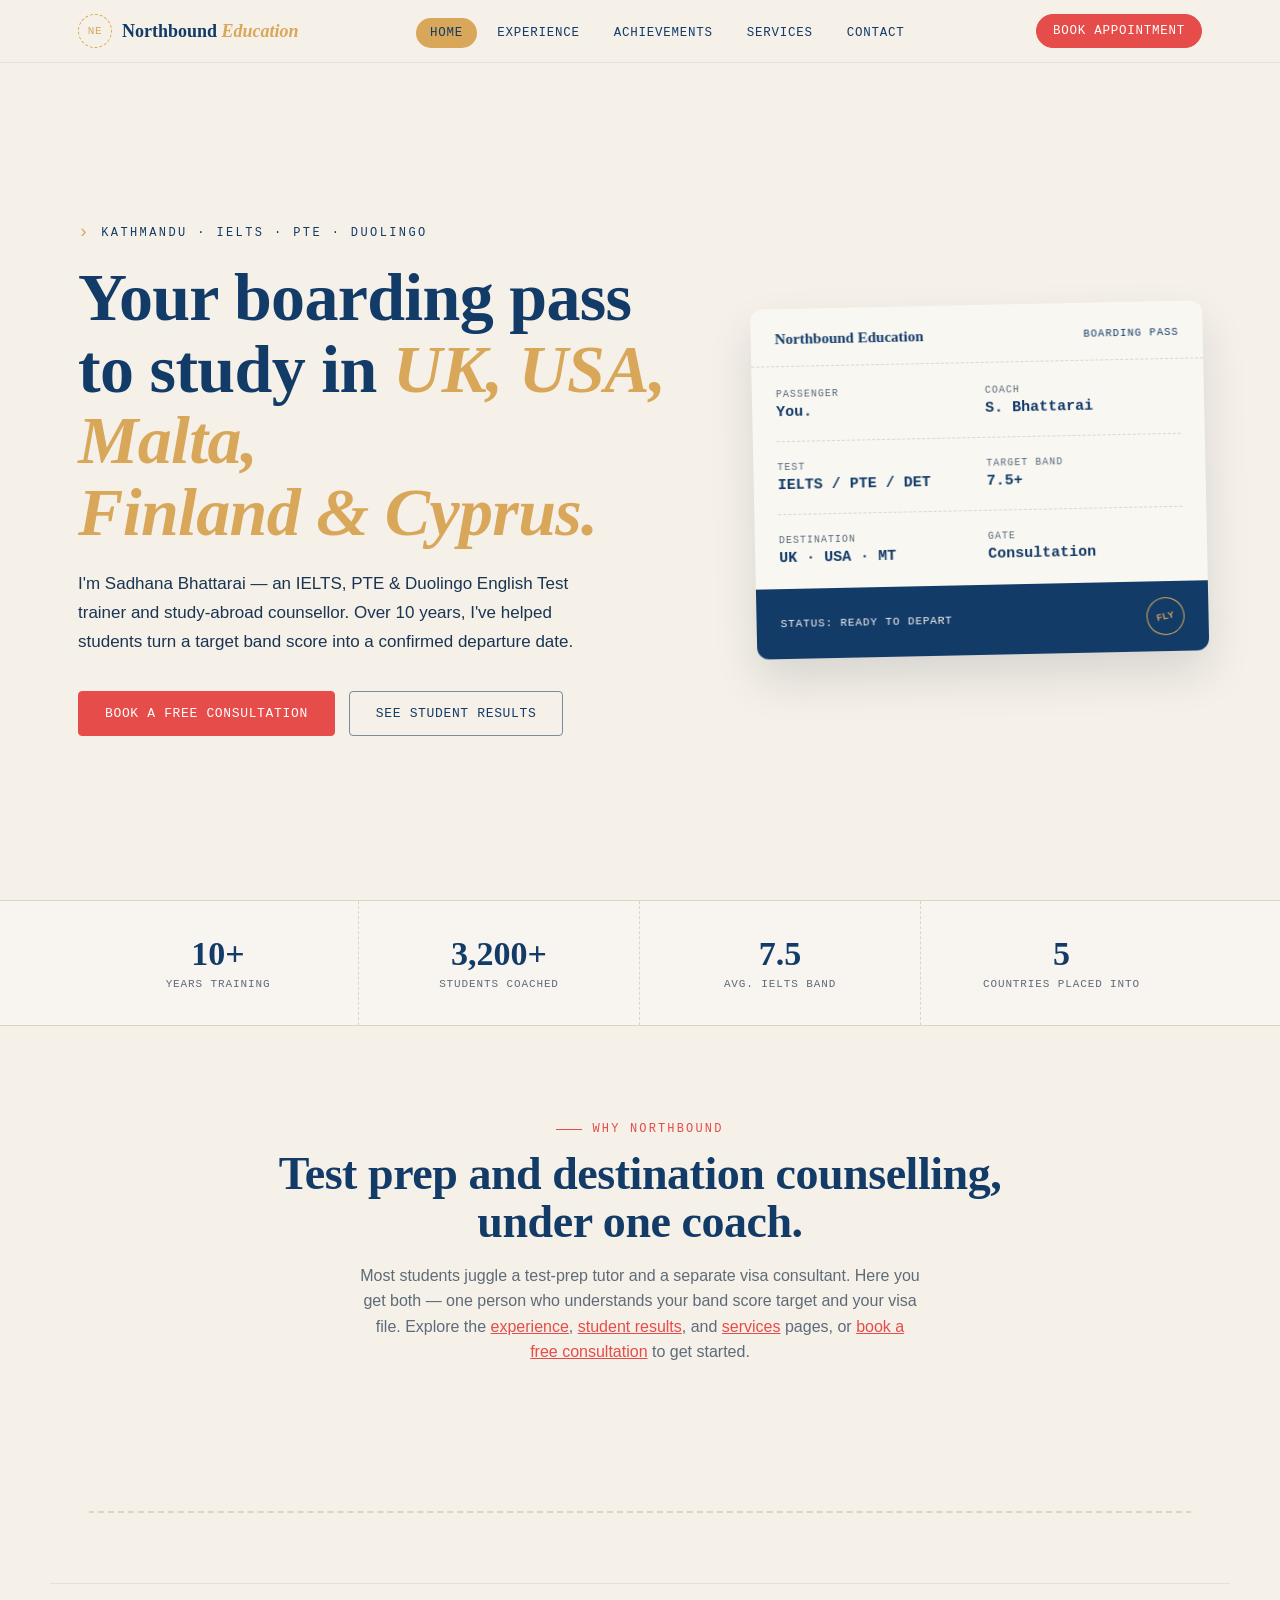
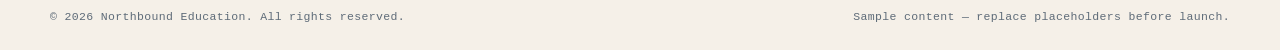
==== index.html @ 67ebc959 "first commit" ====
<!doctype html>
<html lang="en">
  <head>
    <meta charset="UTF-8" />
    <meta name="viewport" content="width=device-width, initial-scale=1.0" />
    <title>
      Northbound Education — IELTS · PTE · Duolingo Coaching & Study Abroad
      Counselling
    </title>
    <link rel="preconnect" href="https://fonts.googleapis.com" />
    <link
      href="https://fonts.googleapis.com/css2?family=Playfair+Display:ital,wght@0,400;0,600;0,700;1,500&family=Lato:wght@400;500;600;700&family=Source+Code+Pro:wght@400;500;600&display=swap"
      rel="stylesheet"
    />
    <link rel="stylesheet" href="styles.css" />
  </head>
  <body>
    <header>
      <div class="navwrap">
        <a href="index.html" class="brand">
          <div class="brand-mark">NE</div>
          <div class="brand-name">Northbound <span>Education</span></div>
        </a>
        <nav>
          <ul id="navLinks">
            <li><a href="index.html">Home</a></li>
            <li><a href="experience.html">Experience</a></li>
            <li><a href="achievements.html">Achievements</a></li>
            <li><a href="services.html">Services</a></li>
            <li><a href="contact.html">Contact</a></li>
          </ul>
        </nav>
        <a href="appointment.html" class="nav-cta">Book Appointment</a>
        <button class="hamburger" id="hamburgerBtn" aria-label="Menu">
          <span></span><span></span><span></span>
        </button>
      </div>
      <div class="mobile-menu" id="mobileMenu">
        <ul>
          <li><a href="index.html">Home</a></li>
          <li><a href="experience.html">Experience</a></li>
          <li><a href="achievements.html">Achievements</a></li>
          <li><a href="services.html">Services</a></li>
          <li><a href="appointment.html">Book Appointment</a></li>
          <li><a href="contact.html">Contact</a></li>
        </ul>
      </div>
    </header>

    <section id="home">
      <div class="container hero-grid">
        <div>
          <div class="hero-eyebrow">Kathmandu · IELTS · PTE · Duolingo</div>
          <h1 class="hero-title">
            Your boarding pass<br />
            to study in <em>UK, USA, Malta,<br />Finland &amp; Cyprus.</em>
          </h1>
          <p class="hero-desc">
            I'm Sadhana Bhattarai — an IELTS, PTE &amp; Duolingo English Test
            trainer and study-abroad counsellor. Over 10 years, I've helped
            students turn a target band score into a confirmed departure date.
          </p>
          <div class="hero-actions">
            <a href="appointment.html" class="btn-primary"
              >Book a Free Consultation</a
            >
            <a href="achievements.html" class="btn-ghost"
              >See Student Results</a
            >
          </div>
        </div>
        <div class="boarding-pass">
          <div class="bp-top">
            <div class="bp-brand">Northbound Education</div>
            <div class="bp-tag">Boarding Pass</div>
          </div>
          <div class="bp-body">
            <div class="bp-field">
              <label>Passenger</label>
              <div>You.</div>
            </div>
            <div class="bp-field">
              <label>Coach</label>
              <div>S. Bhattarai</div>
            </div>
            <div class="bp-divider"></div>
            <div class="bp-field">
              <label>Test</label>
              <div>IELTS / PTE / DET</div>
            </div>
            <div class="bp-field">
              <label>Target Band</label>
              <div>7.5+</div>
            </div>
            <div class="bp-divider"></div>
            <div class="bp-field">
              <label>Destination</label>
              <div>UK · USA · MT</div>
            </div>
            <div class="bp-field">
              <label>Gate</label>
              <div>Consultation</div>
            </div>
          </div>
          <div class="bp-bottom">
            <span>Status: Ready to Depart</span>
            <div class="stamp-mini">FLY</div>
          </div>
        </div>
      </div>
    </section>

    <div class="stats-strip">
      <div class="container stats-grid">
        <div class="stat"><b>10+</b><span>Years Training</span></div>
        <div class="stat"><b>3,200+</b><span>Students Coached</span></div>
        <div class="stat"><b>7.5</b><span>Avg. IELTS Band</span></div>
        <div class="stat"><b>5</b><span>Countries Placed Into</span></div>
      </div>
    </div>

    <section>
      <div class="container reveal" style="text-align: center">
        <div class="eyebrow" style="justify-content: center">
          Why Northbound
        </div>
        <h2 class="section-title">
          Test prep and destination counselling,<br />under one coach.
        </h2>
        <p class="section-sub" style="margin: 16px auto 0">
          Most students juggle a test-prep tutor and a separate visa consultant.
          Here you get both — one person who understands your band score target
          and your visa file. Explore the
          <a
            href="experience.html"
            style="color: var(--red); text-decoration: underline"
            >experience</a
          >,
          <a
            href="achievements.html"
            style="color: var(--red); text-decoration: underline"
            >student results</a
          >, and
          <a
            href="services.html"
            style="color: var(--red); text-decoration: underline"
            >services</a
          >
          pages, or
          <a
            href="appointment.html"
            style="color: var(--red); text-decoration: underline"
            >book a free consultation</a
          >
          to get started.
        </p>
      </div>
    </section>

    <footer class="site-footer">
      <div class="container" style="padding-top: 50px">
        <div class="perforation"></div>
      </div>
      <div class="container footer-bottom">
        <span>© 2026 Northbound Education. All rights reserved.</span>
        <span>Sample content — replace placeholders before launch.</span>
      </div>
    </footer>

    <script src="script.js"></script>
  </body>
</html>
---- styles.css ----
:root{
  --ink:#123B68;
  --ink-2:#1E456F;
  --cream:#F5F0E8;
  --cream-2:#F8F4EF;
  --gold:#D9A75A;
  --red:#E64C49;
  --teal:#3D7A8A;
  --text:#1A3553;
  --paper-line:#DED4C6;
  --font-display:'Fraunces',serif;
  --font-body:'Inter',sans-serif;
  --font-mono:'IBM Plex Mono',monospace;
}
*{box-sizing:border-box;margin:0;padding:0;}
html{scroll-behavior:smooth;}
body{
  font-family:var(--font-body);
  color:var(--text);
  background:var(--cream);
  overflow-x:hidden;
}
a{color:inherit;text-decoration:none;}
ul{list-style:none;}
button{font-family:inherit;cursor:pointer;}
img{max-width:100%;display:block;}
.container{max-width:1180px;margin:0 auto;padding:0 28px;}
.eyebrow{
  font-family:var(--font-mono);
  font-size:12px;
  letter-spacing:.18em;
  text-transform:uppercase;
  color:var(--red);
  display:flex;align-items:center;gap:10px;
  margin-bottom:14px;
}
.eyebrow::before{content:"";width:26px;height:1px;background:var(--red);}
h1,h2,h3{font-family:var(--font-display);line-height:1.05;letter-spacing:-.01em;}
.section-title{font-size:clamp(30px,4vw,46px);font-weight:700;color:var(--ink);}
.section-sub{max-width:560px;color:#5E6B78;margin-top:14px;font-size:16px;line-height:1.6;}
section{position:relative;padding:96px 0;}
.page-hero{
  padding:160px 0 60px;background:var(--cream);color:var(--ink);
}
.page-hero .eyebrow{color:var(--red);}
.page-hero .eyebrow::before{background:var(--red);}
.page-hero h1{font-size:clamp(32px,4.8vw,54px);color:var(--ink);}
.page-hero p{margin-top:16px;max-width:560px;color:var(--text);font-size:16px;line-height:1.7;}

/* perforated divider between sections, like tearing a ticket stub */
.perforation{
  position:relative;height:0;border-top:2px dashed var(--paper-line);
}
.perforation::before,.perforation::after{
  content:"";position:absolute;top:-11px;width:22px;height:22px;border-radius:50%;background:var(--cream);
}
.perforation::before{left:-11px;}
.perforation::after{right:-11px;}

/* ---------- NAV ---------- */
header{
  position:fixed;top:0;left:0;right:0;z-index:100;
  background:rgba(245,240,232,.97);
  backdrop-filter:blur(6px);
  border-bottom:1px solid rgba(18,59,104,.06);
}
.navwrap{
  display:flex;align-items:center;justify-content:space-between;
  padding:14px 28px;max-width:1180px;margin:0 auto;
}
.brand{display:flex;align-items:center;gap:10px;color:var(--cream);}
.brand-mark{
  width:34px;height:34px;border-radius:50%;border:1.5px dashed var(--gold);
  display:flex;align-items:center;justify-content:center;
  font-family:var(--font-mono);font-size:11px;color:var(--gold);letter-spacing:.05em;
  flex-shrink:0;
}
.brand-name{font-family:var(--font-display);font-weight:600;font-size:18px;color:var(--ink);}
.brand-name span{color:var(--gold);font-style:italic;}
nav ul{display:flex;gap:6px;}
nav a{
  font-family:var(--font-mono);font-size:12.5px;letter-spacing:.06em;text-transform:uppercase;
  color:var(--ink);padding:8px 14px;border-radius:20px;transition:all .25s ease;position:relative;
}
nav a:hover, nav a.active{color:var(--ink);background:var(--gold);}
.nav-cta{
  font-family:var(--font-mono);font-size:12.5px;letter-spacing:.06em;text-transform:uppercase;
  background:var(--red);color:#fff;padding:9px 16px;border-radius:20px;
  border:1px solid var(--red);transition:.25s ease;
}
.nav-cta:hover{background:#d93d3d;color:#fff;border-color:#d93d3d;}
.hamburger{display:none;flex-direction:column;gap:5px;background:none;border:none;padding:6px;}
.hamburger span{width:24px;height:2px;background:var(--cream);display:block;}
.mobile-menu{
  display:none;position:fixed;top:64px;left:0;right:0;background:var(--ink);
  z-index:99;border-bottom:1px solid rgba(217,148,50,.12);
}
.mobile-menu.open{display:block;}
.mobile-menu ul{display:flex;flex-direction:column;padding:10px 28px 20px;}
.mobile-menu a{padding:14px 0;color:var(--cream);font-family:var(--font-mono);font-size:13px;letter-spacing:.06em;text-transform:uppercase;border-bottom:1px solid rgba(217,148,50,.08);}
.mobile-menu a.active{color:var(--gold);}

/* ---------- HERO (home page) ---------- */
#home{
  background:var(--cream);
  color:var(--ink);
  padding:170px 0 110px;
  min-height:100vh;
  display:flex;align-items:center;
}
.hero-grid{display:grid;grid-template-columns:1.15fr .85fr;gap:60px;align-items:center;}
.hero-eyebrow{
  font-family:var(--font-mono);font-size:12px;letter-spacing:.2em;text-transform:uppercase;
  color:var(--ink);display:flex;align-items:center;gap:10px;margin-bottom:20px;
  opacity:0;animation:fadeUp .8s ease forwards;
}
.hero-eyebrow::before{content:"›";color:var(--gold);font-size:18px;line-height:1;display:inline-block;transform:translateY(-1px);}
h1.hero-title{
  font-size:clamp(38px,5.4vw,68px);font-weight:700;color:var(--ink);
  opacity:0;animation:fadeUp .9s ease .15s forwards;
}
h1.hero-title em{color:var(--gold);font-style:italic;}
.hero-desc{
  margin-top:22px;max-width:520px;color:var(--text);font-size:17px;line-height:1.7;
  opacity:0;animation:fadeUp .9s ease .3s forwards;
}
.hero-actions{display:flex;gap:14px;margin-top:34px;flex-wrap:wrap;
  opacity:0;animation:fadeUp .9s ease .45s forwards;}
.btn-primary,.btn-ghost{
  font-family:var(--font-mono);font-size:13px;letter-spacing:.05em;text-transform:uppercase;
  padding:14px 26px;border-radius:4px;display:inline-flex;align-items:center;gap:8px;transition:.25s ease;
}
.btn-primary{background:var(--red);color:#fff;border:1px solid var(--red);}
.btn-primary:hover{background:#d93d3d;color:#fff;border-color:#d93d3d;transform:translateY(-2px);}
.btn-ghost{border:1px solid rgba(18,59,104,.55);color:var(--ink);background:transparent;}
.btn-ghost:hover{background:rgba(18,59,104,.04);transform:translateY(-2px);}

@keyframes fadeUp{from{opacity:0;transform:translateY(18px);}to{opacity:1;transform:translateY(0);}}

/* boarding pass card */
.boarding-pass{
  background:#f9f7f2;color:var(--ink);border-radius:12px;overflow:hidden;
  box-shadow:0 22px 45px rgba(12,28,46,.12);
  opacity:0;animation:passIn 1s cubic-bezier(.16,1,.3,1) .5s forwards;
  transform-origin:top center;
}
@keyframes passIn{from{opacity:0;transform:translateY(30px) rotate(-3deg);}to{opacity:1;transform:translateY(0) rotate(-1.2deg);}}
.bp-top{padding:22px 24px 18px;display:flex;justify-content:space-between;align-items:center;border-bottom:1px dashed var(--paper-line);}
.bp-top .bp-brand{font-family:var(--font-display);font-weight:700;font-size:15px;color:var(--ink);}
.bp-top .bp-tag{font-family:var(--font-mono);font-size:10.5px;letter-spacing:.1em;color:var(--ink);text-transform:uppercase;}
.bp-body{padding:22px 24px;display:grid;grid-template-columns:1fr 1fr;gap:18px 14px;}
.bp-field label{display:block;font-family:var(--font-mono);font-size:10px;letter-spacing:.1em;text-transform:uppercase;color:#586a7b;margin-bottom:4px;}
.bp-field div{font-family:var(--font-mono);font-size:15px;font-weight:600;color:var(--ink);}
.bp-divider{grid-column:1/-1;border-top:1px dashed var(--paper-line);margin:2px 0;}
.bp-bottom{
  background:var(--ink);color:#f8f4ee;padding:16px 24px;display:flex;justify-content:space-between;align-items:center;
  font-family:var(--font-mono);font-size:11px;letter-spacing:.08em;text-transform:uppercase;
}
.stamp-mini{
  width:38px;height:38px;border-radius:50%;border:1.5px solid var(--gold);color:var(--gold);
  display:flex;align-items:center;justify-content:center;font-family:var(--font-body);font-size:9px;font-weight:700;letter-spacing:.08em;
  transform:rotate(-12deg);
}

/* ---------- STATS STRIP ---------- */
.stats-strip{background:var(--cream-2);border-top:1px solid var(--paper-line);border-bottom:1px solid var(--paper-line);}
.stats-grid{display:grid;grid-template-columns:repeat(4,1fr);}
.stat{padding:34px 20px;text-align:center;border-right:1px dashed var(--paper-line);}
.stat:last-child{border-right:none;}
.stat b{font-family:var(--font-display);font-size:34px;color:var(--ink);display:block;}
.stat span{font-family:var(--font-mono);font-size:11px;letter-spacing:.08em;text-transform:uppercase;color:#5E6B78;}

/* ---------- reveal on scroll ---------- */
.reveal{opacity:0;transform:translateY(28px);transition:opacity .8s ease, transform .8s ease;}
.reveal.in{opacity:1;transform:translateY(0);}
.reveal.delay-1{transition-delay:.1s;}
.reveal.delay-2{transition-delay:.2s;}
.reveal.delay-3{transition-delay:.3s;}

/* ---------- EXPERIENCE ---------- */
.exp-top{display:flex;justify-content:space-between;align-items:flex-end;flex-wrap:wrap;gap:20px;margin-bottom:48px;}
.gallery{display:grid;grid-template-columns:repeat(4,1fr);grid-auto-rows:150px;gap:14px;}
.gallery-item{
  position:relative;border-radius:8px;overflow:hidden;background:var(--ink-2);
  display:flex;align-items:center;justify-content:center;color:var(--cream);
  cursor:pointer;transition:transform .35s ease;
}
.gallery-item:hover{transform:scale(1.02);}
.gallery-item.tall{grid-row:span 2;}
.gallery-item.wide{grid-column:span 2;}
.gallery-item .gi-label{
  position:absolute;bottom:0;left:0;right:0;padding:14px;
  background:linear-gradient(to top, rgba(18,59,104,.85), transparent);
  font-family:var(--font-mono);font-size:11px;letter-spacing:.06em;text-transform:uppercase;
}
.gallery-item .play{
  width:52px;height:52px;border-radius:50%;background:rgba(248,244,236,.12);
  border:1px solid var(--cream);display:flex;align-items:center;justify-content:center;color:var(--cream);font-size:20px;
}
.gallery-item.video::before{content:"Play";position:absolute;top:12px;left:12px;font-family:var(--font-body);font-weight:600;
  font-size:10px;letter-spacing:.05em;background:var(--red);color:var(--cream);padding:4px 10px;border-radius:3px;}
.gallery-placeholder-note{
  margin-top:18px;font-family:var(--font-mono);font-size:12px;color:#5E6B78;
}

/* timeline */
.timeline{margin-top:64px;border-left:1.5px dashed var(--paper-line);padding-left:34px;}
.tl-item{position:relative;margin-bottom:40px;}
.tl-item:last-child{margin-bottom:0;}
.tl-item::before{
  content:"";position:absolute;left:-40px;top:4px;width:12px;height:12px;border-radius:50%;
  background:var(--red);border:2px solid var(--cream);box-shadow:0 0 0 1.5px var(--paper-line);
}
.tl-year{font-family:var(--font-mono);font-size:12px;color:var(--red);letter-spacing:.08em;}
.tl-item h3{font-size:20px;color:var(--ink);margin:6px 0 6px;}
.tl-item p{color:#5E6B78;font-size:15px;line-height:1.6;max-width:560px;}

/* ---------- ACHIEVEMENTS (dynamic) ---------- */
#achievements{background:var(--cream);color:var(--ink);}
#achievements .eyebrow{color:var(--red);}
#achievements .eyebrow::before{background:var(--red);}
#achievements .section-title{color:var(--ink);}
#achievements .section-sub{color:var(--text);}
.review-grid{display:grid;grid-template-columns:repeat(3,1fr);gap:22px;margin-top:50px;}
.review-card{
  background:rgba(248,244,236,.06);border:1px solid rgba(18,59,104,.1);border-radius:10px;
  padding:26px;position:relative;transition:transform .3s ease, border-color .3s ease;
}
.review-card:hover{transform:translateY(-4px);border-color:var(--gold);}
.stamp{
  position:absolute;top:-16px;right:18px;width:56px;height:56px;border-radius:50%;
  border:1.5px solid var(--gold);color:var(--gold);background:var(--ink);
  display:flex;flex-direction:column;align-items:center;justify-content:center;
  font-family:var(--font-body);transform:rotate(-10deg);
  transition:transform .4s cubic-bezier(.34,1.56,.64,1);
}
.stamp b{font-size:14px;line-height:1;font-weight:600;}
.stamp span{font-size:8px;letter-spacing:.05em;font-weight:600;}
.review-top{display:flex;align-items:center;gap:12px;margin-bottom:14px;}
.avatar{
  width:44px;height:44px;border-radius:50%;background:var(--gold);color:var(--ink);
  display:flex;align-items:center;justify-content:center;font-family:var(--font-display);font-weight:700;font-size:16px;flex-shrink:0;
}
.review-name{font-family:var(--font-display);font-weight:600;font-size:16px;}
.review-meta{font-family:var(--font-mono);font-size:11px;color:var(--gold);letter-spacing:.04em;}
.review-quote{font-size:14.5px;line-height:1.65;color:#E8EAED;}
.review-loading, .review-empty{font-family:var(--font-mono);font-size:13px;color:#7A94AB;}

.share-story{
  margin-top:56px;background:rgba(248,244,236,.06);border:1px dashed rgba(18,59,104,.15);
  border-radius:12px;padding:36px;
}
.share-story h3{color:var(--cream);font-size:22px;margin-bottom:6px;}
.share-story p{color:#E8EAED;font-size:14px;margin-bottom:22px;}
.form-grid{display:grid;grid-template-columns:1fr 1fr;gap:16px;}
.form-grid .full{grid-column:1/-1;}
.field label{
  display:block;font-family:var(--font-mono);font-size:10.5px;letter-spacing:.08em;text-transform:uppercase;
  color:#5E6B78;margin-bottom:6px;
}
.field input,.field select,.field textarea{
  width:100%;background:rgba(248,244,236,.08);border:1px solid rgba(18,59,104,.12);
  color:var(--cream);padding:12px 14px;border-radius:6px;font-family:var(--font-body);font-size:14px;
  transition:border-color .25s ease;
}
.field input:focus,.field select:focus,.field textarea:focus{outline:none;border-color:var(--gold);}
.field textarea{resize:vertical;min-height:90px;}
.submit-btn{
  margin-top:22px;font-family:var(--font-mono);font-size:13px;letter-spacing:.06em;text-transform:uppercase;
  background:var(--gold);color:var(--ink);border:1px solid var(--gold);padding:13px 28px;border-radius:5px;
  transition:.25s ease;
}
.submit-btn:hover{background:transparent;color:var(--gold);transform:translateY(-2px);}
.form-note{margin-top:12px;font-family:var(--font-mono);font-size:11px;color:#5E6B78;}
.success-msg{
  margin-top:16px;font-family:var(--font-mono);font-size:12.5px;color:var(--gold);
  border:1px dashed var(--gold);padding:10px 14px;border-radius:6px;display:none;
}
.success-msg.show{display:block;}

/* ---------- SERVICES ---------- */
.services-grid{display:grid;grid-template-columns:repeat(3,1fr);gap:22px;margin-top:50px;}
.ticket{
  background:var(--cream-2);border-radius:8px;position:relative;padding:28px 24px 24px;
  border:1px solid var(--paper-line);transition:transform .3s ease, box-shadow .3s ease;
}
.ticket:hover{transform:translateY(-6px);box-shadow:0 18px 34px rgba(18,59,104,.12);}
.ticket-num{font-family:var(--font-mono);font-size:11px;color:var(--red);letter-spacing:.08em;margin-bottom:12px;}
.ticket h3{font-size:21px;color:var(--ink);margin-bottom:10px;}
.ticket p{font-size:14px;color:#5E6B78;line-height:1.6;margin-bottom:16px;}
.ticket ul{display:flex;flex-direction:column;gap:6px;}
.ticket li{font-family:var(--font-mono);font-size:12px;color:var(--teal);display:flex;gap:8px;align-items:baseline;}
.ticket li::before{content:"›";color:var(--gold);}
.ticket-perf{position:absolute;left:0;right:0;bottom:56px;border-top:1px dashed var(--paper-line);}
.ticket-perf::before,.ticket-perf::after{content:"";position:absolute;top:-8px;width:16px;height:16px;border-radius:50%;background:var(--cream);}
.ticket-perf::before{left:-16px;}
.ticket-perf::after{right:-16px;}

.countries-row{display:flex;gap:14px;flex-wrap:wrap;margin-top:56px;}
.country-chip{
  display:flex;align-items:center;gap:0;background:var(--cream-2);border:1px solid var(--paper-line);
  border-radius:30px;padding:10px 20px;font-family:var(--font-body);font-size:13px;letter-spacing:.02em;font-weight:500;
  transition:transform .25s ease, background .25s ease;
}
.country-chip:hover{transform:translateY(-3px);background:var(--gold);color:var(--ink);}

/* ---------- APPOINTMENT ---------- */
#appointment{background:var(--cream);}
.appt-wrap{display:grid;grid-template-columns:.9fr 1.1fr;gap:50px;align-items:flex-start;}
.appt-info h3{font-size:22px;color:var(--ink);margin-bottom:14px;}
.appt-info p{color:#5E6B78;font-size:15px;line-height:1.7;margin-bottom:22px;}
.appt-steps{display:flex;flex-direction:column;gap:16px;}
.appt-step{display:flex;gap:14px;align-items:flex-start;}
.appt-step .num{
  font-family:var(--font-mono);font-size:12px;width:28px;height:28px;border-radius:50%;
  border:1.5px solid var(--red);color:var(--red);display:flex;align-items:center;justify-content:center;flex-shrink:0;
}
.appt-step div p{margin:0;font-size:14px;color:#5E6B78;}
.appt-step div strong{font-family:var(--font-display);font-size:15px;color:var(--ink);}

.appt-card{
  background:var(--cream);border-radius:12px;padding:36px;box-shadow:0 20px 50px rgba(18,59,104,.06);
  border:1px solid var(--paper-line);
}
.appt-card .field{margin-bottom:16px;}
.appt-card .field label{color:#5E6B78;}
.appt-card .field input,.appt-card .field select,.appt-card .field textarea{
  background:#fff;border:1px solid var(--paper-line);color:var(--ink);
}
.appt-card .field input:focus,.appt-card .field select:focus,.appt-card .field textarea:focus{border-color:var(--red);}
.appt-submit{
  width:100%;background:var(--red);color:var(--cream);border:1px solid var(--red);padding:15px;
  border-radius:6px;font-family:var(--font-mono);font-size:13px;letter-spacing:.06em;text-transform:uppercase;
  transition:.25s ease;
}
.appt-submit:hover{background:transparent;color:var(--red);}
.appt-confirm{
  display:none;text-align:center;padding:30px 10px;
}
.appt-confirm.show{display:block;}
.appt-confirm .stamp-big{
  width:90px;height:90px;border-radius:50%;border:1.5px solid var(--red);color:var(--red);
  display:flex;flex-direction:column;align-items:center;justify-content:center;margin:0 auto 18px;
  font-family:var(--font-body);transform:rotate(-8deg);
  animation:stampIn .5s cubic-bezier(.34,1.56,.64,1);
}
@keyframes stampIn{from{transform:rotate(-8deg) scale(0);opacity:0;}to{transform:rotate(-8deg) scale(1);opacity:1;}}
.appt-confirm .stamp-big b{font-size:13px;letter-spacing:.05em;}
.appt-confirm h3{color:var(--ink);font-size:20px;margin-bottom:8px;}
.appt-confirm p{color:#5E6B78;font-size:14px;}

/* ---------- CONTACT ---------- */
#contact{background:var(--cream);color:var(--ink);padding-bottom:0;}
.contact-grid{display:grid;grid-template-columns:1.1fr .9fr;gap:60px;}
.contact-info .section-title{color:var(--ink);}
.contact-list{margin-top:30px;display:flex;flex-direction:column;gap:22px;}
.contact-row{display:flex;gap:16px;align-items:flex-start;}
.contact-row .ico{
  width:38px;height:38px;border-radius:50%;border:1.5px dashed var(--gold);color:var(--gold);
  display:flex;align-items:center;justify-content:center;flex-shrink:0;font-size:16px;
}
.contact-row div label{display:block;font-family:var(--font-mono);font-size:10.5px;color:#5E6B78;letter-spacing:.08em;text-transform:uppercase;margin-bottom:3px;}
.contact-row div span{font-size:15px;color:var(--ink);}
.social-row{display:flex;gap:12px;margin-top:30px;}
.social-row a{
  width:40px;height:40px;border-radius:50%;border:1px solid rgba(18,59,104,.2);
  display:flex;align-items:center;justify-content:center;font-family:var(--font-mono);font-size:12px;
  transition:.25s ease;
}
.social-row a:hover{background:var(--gold);border-color:var(--gold);color:var(--ink);}

.gate-card{
  background:rgba(255,255,255,.55);border:1px solid rgba(18,59,104,.1);border-radius:12px;padding:30px;
}
.gate-row{display:flex;justify-content:space-between;padding:12px 0;border-bottom:1px dashed rgba(18,59,104,.08);font-family:var(--font-mono);font-size:12.5px;letter-spacing:.03em;}
.gate-row:last-child{border-bottom:none;}
.gate-row span:first-child{color:#5E6B78;text-transform:uppercase;font-size:11px;letter-spacing:.08em;}
.gate-row span:last-child{color:var(--ink);}

.footer-bottom{
  margin-top:70px;border-top:1px solid rgba(18,59,104,.08);padding:26px 0;
  display:flex;justify-content:space-between;align-items:center;flex-wrap:wrap;gap:10px;
  font-family:var(--font-mono);font-size:11.5px;color:#5E6B78;letter-spacing:.03em;
}
.site-footer{background:var(--cream);}

/* ---------- RESPONSIVE ---------- */
@media (max-width:980px){
  nav{display:none;}
  .nav-cta{display:none;}
  .hamburger{display:flex;}
  .hero-grid{grid-template-columns:1fr;}
  .gallery{grid-template-columns:repeat(2,1fr);}
  .review-grid{grid-template-columns:repeat(2,1fr);}
  .services-grid{grid-template-columns:repeat(2,1fr);}
  .contact-grid{grid-template-columns:1fr;}
  .appt-wrap{grid-template-columns:1fr;}
  .stats-grid{grid-template-columns:repeat(2,1fr);}
  .stat{border-bottom:1px dashed var(--paper-line);}
}
@media (max-width:640px){
  section{padding:64px 0;}
  .page-hero{padding:140px 0 50px;}
  .gallery{grid-template-columns:repeat(2,1fr);grid-auto-rows:120px;}
  .review-grid{grid-template-columns:1fr;}
  .services-grid{grid-template-columns:1fr;}
  .form-grid{grid-template-columns:1fr;}
  .bp-body{grid-template-columns:1fr 1fr;}
  .stats-grid{grid-template-columns:repeat(2,1fr);}
}
@media (prefers-reduced-motion: reduce){
  *{animation-duration:.01ms !important; transition-duration:.01ms !important;}
}
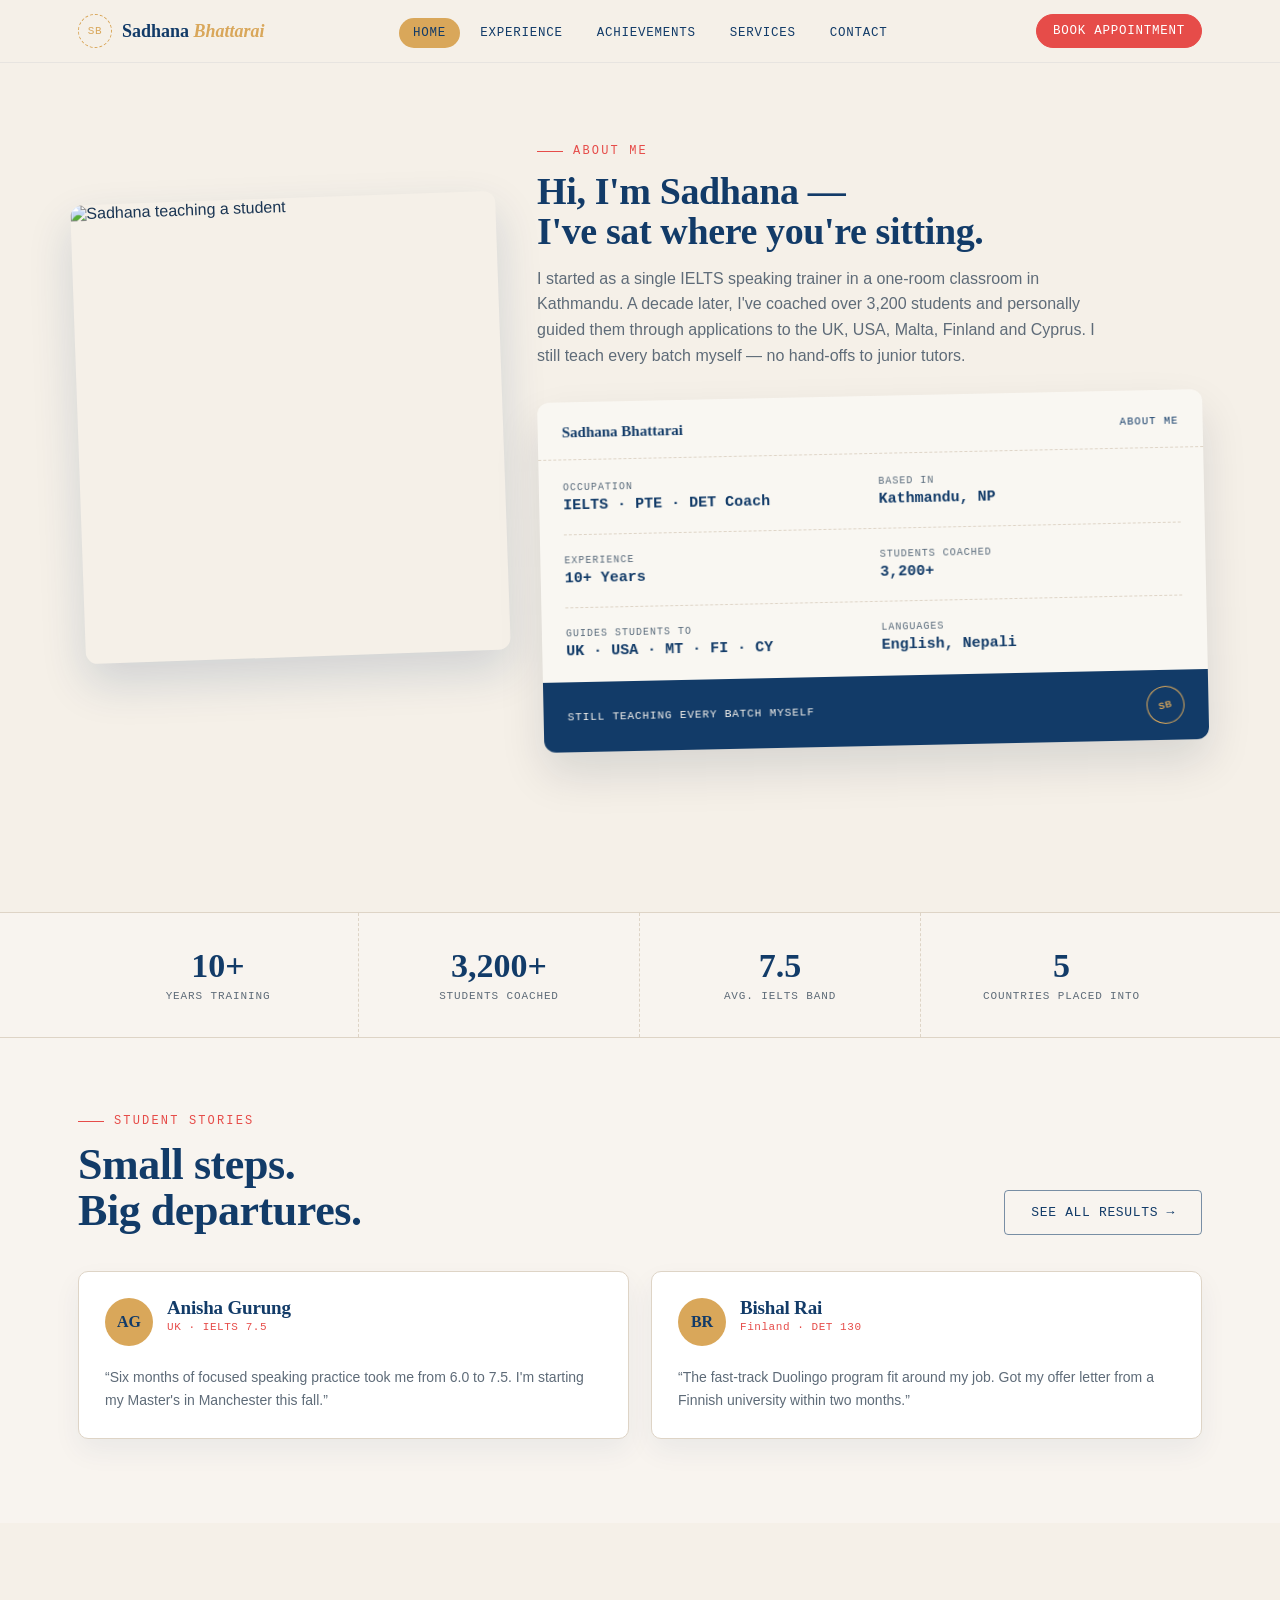
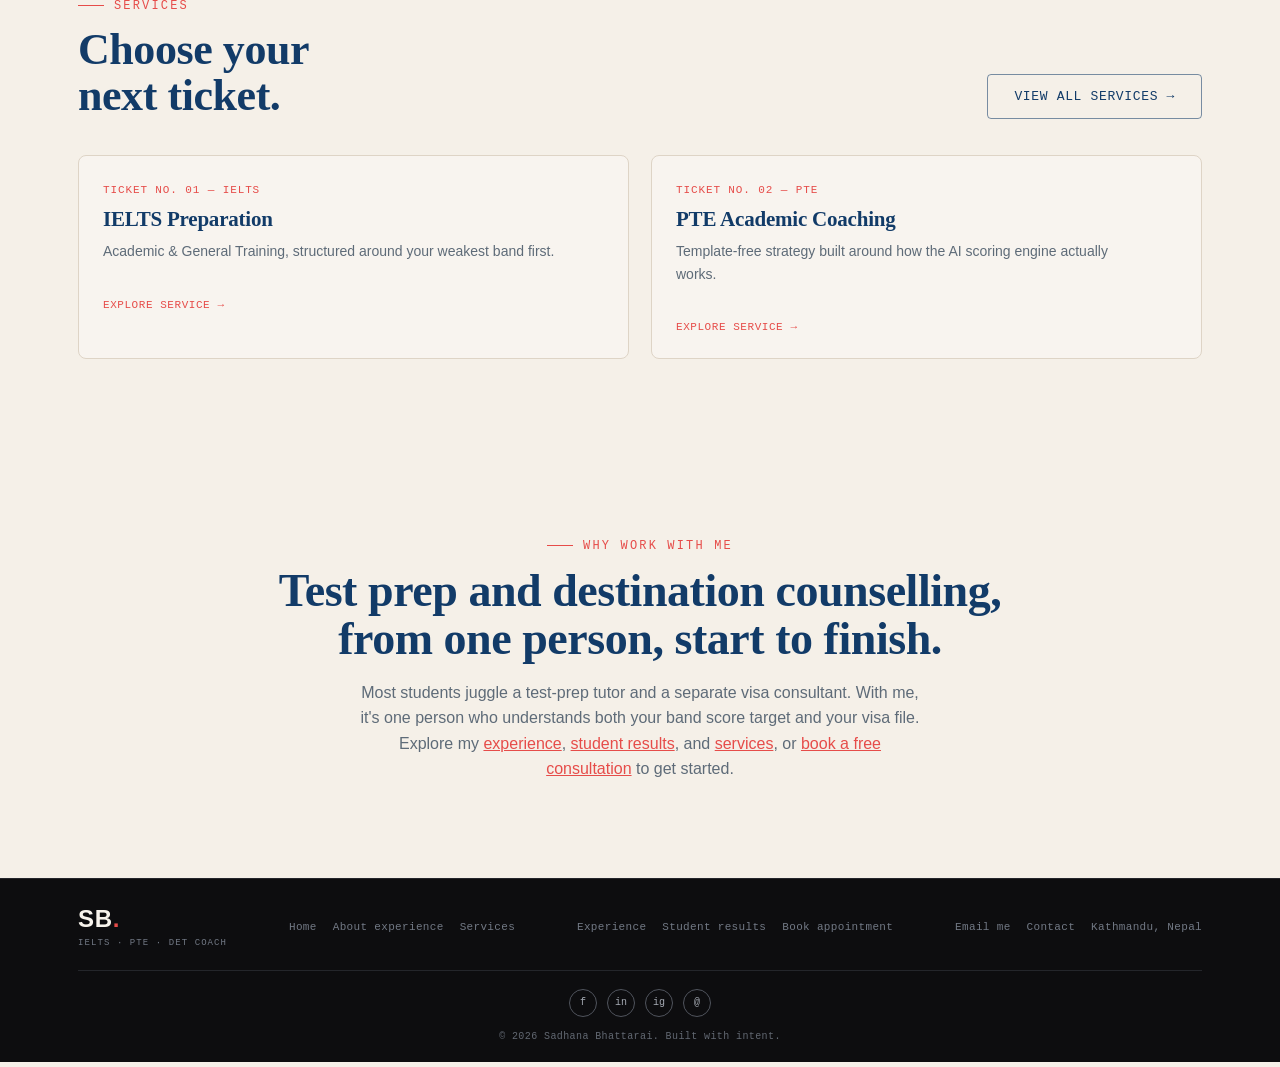
==== commit f0e10928: "f" ====
--- a/index.html
+++ b/index.html
@@ -4,12 +4,11 @@
     <meta charset="UTF-8" />
     <meta name="viewport" content="width=device-width, initial-scale=1.0" />
     <title>
-      Northbound Education — IELTS · PTE · Duolingo Coaching & Study Abroad
-      Counselling
+      Sadhana Bhattarai — IELTS · PTE · Duolingo Coach & Study Abroad Counsellor
     </title>
     <link rel="preconnect" href="https://fonts.googleapis.com" />
     <link
-      href="https://fonts.googleapis.com/css2?family=Playfair+Display:ital,wght@0,400;0,600;0,700;1,500&family=Lato:wght@400;500;600;700&family=Source+Code+Pro:wght@400;500;600&display=swap"
+      href="https://fonts.googleapis.com/css2?family=Fraunces:ital,opsz,wght@0,9..144,400;0,9..144,600;0,9..144,700;1,9..144,500&family=Inter:wght@400;500;600;700&family=IBM+Plex+Mono:wght@400;500;600&display=swap"
       rel="stylesheet"
     />
     <link rel="stylesheet" href="styles.css" />
@@ -18,8 +17,8 @@
     <header>
       <div class="navwrap">
         <a href="index.html" class="brand">
-          <div class="brand-mark">NE</div>
-          <div class="brand-name">Northbound <span>Education</span></div>
+          <div class="brand-mark">SB</div>
+          <div class="brand-name">Sadhana <span>Bhattarai</span></div>
         </a>
         <nav>
           <ul id="navLinks">
@@ -47,64 +46,67 @@
       </div>
     </header>
 
-    <section id="home">
-      <div class="container hero-grid">
-        <div>
-          <div class="hero-eyebrow">Kathmandu · IELTS · PTE · Duolingo</div>
-          <h1 class="hero-title">
-            Your boarding pass<br />
-            to study in <em>UK, USA, Malta,<br />Finland &amp; Cyprus.</em>
-          </h1>
-          <p class="hero-desc">
-            I'm Sadhana Bhattarai — an IELTS, PTE &amp; Duolingo English Test
-            trainer and study-abroad counsellor. Over 10 years, I've helped
-            students turn a target band score into a confirmed departure date.
-          </p>
-          <div class="hero-actions">
-            <a href="appointment.html" class="btn-primary"
-              >Book a Free Consultation</a
-            >
-            <a href="achievements.html" class="btn-ghost"
-              >See Student Results</a
-            >
-          </div>
-        </div>
-        <div class="boarding-pass">
-          <div class="bp-top">
-            <div class="bp-brand">Northbound Education</div>
-            <div class="bp-tag">Boarding Pass</div>
-          </div>
-          <div class="bp-body">
-            <div class="bp-field">
-              <label>Passenger</label>
-              <div>You.</div>
-            </div>
-            <div class="bp-field">
-              <label>Coach</label>
-              <div>S. Bhattarai</div>
-            </div>
-            <div class="bp-divider"></div>
-            <div class="bp-field">
-              <label>Test</label>
-              <div>IELTS / PTE / DET</div>
-            </div>
-            <div class="bp-field">
-              <label>Target Band</label>
-              <div>7.5+</div>
-            </div>
-            <div class="bp-divider"></div>
-            <div class="bp-field">
-              <label>Destination</label>
-              <div>UK · USA · MT</div>
-            </div>
-            <div class="bp-field">
-              <label>Gate</label>
-              <div>Consultation</div>
-            </div>
-          </div>
-          <div class="bp-bottom">
-            <span>Status: Ready to Depart</span>
-            <div class="stamp-mini">FLY</div>
+    <section>
+      <div class="container">
+        <div class="achievement-profile reveal">
+          <figure class="achievement-photo">
+            <img
+              src="https://images.unsplash.com/photo-1544717305-2782549b5136?auto=format&fit=crop&w=1200&q=85"
+              alt="Sadhana teaching a student"
+            />
+          </figure>
+          <div class="ticket-panel">
+            <div class="about-copy">
+              <div class="eyebrow">About Me</div>
+              <h2 class="section-title">
+                Hi, I'm Sadhana —<br />I've sat where you're sitting.
+              </h2>
+              <p class="section-sub">
+                I started as a single IELTS speaking trainer in a one-room
+                classroom in Kathmandu. A decade later, I've coached over 3,200
+                students and personally guided them through applications to the
+                UK, USA, Malta, Finland and Cyprus. I still teach every batch
+                myself — no hand-offs to junior tutors.
+              </p>
+            </div>
+            <div class="boarding-pass achievement-ticket">
+              <div class="bp-top">
+                <div class="bp-brand">Sadhana Bhattarai</div>
+                <div class="bp-tag">About Me</div>
+              </div>
+              <div class="bp-body">
+                <div class="bp-field">
+                  <label>Occupation</label>
+                  <div>IELTS · PTE · DET Coach</div>
+                </div>
+                <div class="bp-field">
+                  <label>Based In</label>
+                  <div>Kathmandu, NP</div>
+                </div>
+                <div class="bp-divider"></div>
+                <div class="bp-field">
+                  <label>Experience</label>
+                  <div>10+ Years</div>
+                </div>
+                <div class="bp-field">
+                  <label>Students Coached</label>
+                  <div>3,200+</div>
+                </div>
+                <div class="bp-divider"></div>
+                <div class="bp-field">
+                  <label>Guides Students To</label>
+                  <div>UK · USA · MT · FI · CY</div>
+                </div>
+                <div class="bp-field">
+                  <label>Languages</label>
+                  <div>English, Nepali</div>
+                </div>
+              </div>
+              <div class="bp-bottom">
+                <span>Still teaching every batch myself</span>
+                <div class="stamp-mini">SB</div>
+              </div>
+            </div>
           </div>
         </div>
       </div>
@@ -118,19 +120,89 @@
         <div class="stat"><b>5</b><span>Countries Placed Into</span></div>
       </div>
     </div>
-
+    <section class="home-stories">
+      <div class="container">
+        <div class="home-stories-heading">
+          <div>
+            <div class="eyebrow">Student Stories</div>
+            <h2 class="section-title">Small steps.<br />Big departures.</h2>
+          </div>
+          <a class="btn-ghost" href="achievements.html">See all results →</a>
+        </div>
+        <div class="home-stories-grid">
+          <article class="home-story">
+            <div class="avatar">AG</div>
+            <div>
+              <h3>Anisha Gurung</h3>
+              <div class="home-story-meta">UK · IELTS 7.5</div>
+            </div>
+            <p>
+              “Six months of focused speaking practice took me from 6.0 to 7.5.
+              I'm starting my Master's in Manchester this fall.”
+            </p>
+          </article>
+          <article class="home-story">
+            <div class="avatar">BR</div>
+            <div>
+              <h3>Bishal Rai</h3>
+              <div class="home-story-meta">Finland · DET 130</div>
+            </div>
+            <p>
+              “The fast-track Duolingo program fit around my job. Got my offer
+              letter from a Finnish university within two months.”
+            </p>
+          </article>
+        </div>
+      </div>
+    </section>
+    <section class="home-services">
+      <div class="container">
+        <div class="home-stories-heading">
+          <div>
+            <div class="eyebrow">Services</div>
+            <h2 class="section-title">Choose your<br />next ticket.</h2>
+          </div>
+          <a class="btn-ghost" href="services.html">View all services →</a>
+        </div>
+        <div class="home-services-grid">
+          <article class="ticket home-service">
+            <div class="ticket-num">TICKET NO. 01 — IELTS</div>
+            <h3>IELTS Preparation</h3>
+            <p>
+              Academic &amp; General Training, structured around your weakest
+              band first.
+            </p>
+            <a href="services.html" class="home-service-link"
+              >Explore service →</a
+            >
+          </article>
+          <article class="ticket home-service">
+            <div class="ticket-num">TICKET NO. 02 — PTE</div>
+            <h3>PTE Academic Coaching</h3>
+            <p>
+              Template-free strategy built around how the AI scoring engine
+              actually works.
+            </p>
+            <a href="services.html" class="home-service-link"
+              >Explore service →</a
+            >
+          </article>
+        </div>
+      </div>
+    </section>
     <section>
       <div class="container reveal" style="text-align: center">
         <div class="eyebrow" style="justify-content: center">
-          Why Northbound
+          Why Work With Me
         </div>
         <h2 class="section-title">
-          Test prep and destination counselling,<br />under one coach.
+          Test prep and destination counselling,<br />from one person, start to
+          finish.
         </h2>
         <p class="section-sub" style="margin: 16px auto 0">
           Most students juggle a test-prep tutor and a separate visa consultant.
-          Here you get both — one person who understands your band score target
-          and your visa file. Explore the
+          With me, it's one person who understands both your band score target
+          and your visa file. Explore my
           <a
             href="experience.html"
             style="color: var(--red); text-decoration: underline"
@@ -145,8 +217,7 @@
             href="services.html"
             style="color: var(--red); text-decoration: underline"
             >services</a
-          >
-          pages, or
+          >, or
           <a
             href="appointment.html"
             style="color: var(--red); text-decoration: underline"
@@ -158,12 +229,36 @@
     </section>
 
     <footer class="site-footer">
-      <div class="container" style="padding-top: 50px">
-        <div class="perforation"></div>
-      </div>
-      <div class="container footer-bottom">
-        <span>© 2026 Northbound Education. All rights reserved.</span>
-        <span>Sample content — replace placeholders before launch.</span>
+      <div class="container footer-inner">
+        <div class="footer-top">
+          <a href="index.html" class="footer-brand"
+            >SB<span>.</span><small>IELTS · PTE · DET COACH</small></a
+          >
+          <div class="footer-column">
+            <strong>Explore</strong><a href="index.html">Home</a
+            ><a href="experience.html">About experience</a
+            ><a href="services.html">Services</a>
+          </div>
+          <div class="footer-column">
+            <strong>Work</strong><a href="experience.html">Experience</a
+            ><a href="achievements.html">Student results</a
+            ><a href="appointment.html">Book appointment</a>
+          </div>
+          <div class="footer-column">
+            <strong>Connect</strong><a href="contact.html">Email me</a
+            ><a href="contact.html">Contact</a
+            ><a href="contact.html">Kathmandu, Nepal</a>
+          </div>
+        </div>
+        <div class="footer-social" aria-label="Social links">
+          <a href="contact.html" aria-label="Facebook">f</a
+          ><a href="contact.html" aria-label="LinkedIn">in</a
+          ><a href="contact.html" aria-label="Instagram">ig</a
+          ><a href="contact.html" aria-label="Email">@</a>
+        </div>
+        <div class="footer-copyright">
+          © 2026 Sadhana Bhattarai. Built with intent.
+        </div>
       </div>
     </footer>
 
--- a/styles.css
+++ b/styles.css
@@ -169,6 +169,21 @@
 .stat:last-child{border-right:none;}
 .stat b{font-family:var(--font-display);font-size:34px;color:var(--ink);display:block;}
 .stat span{font-family:var(--font-mono);font-size:11px;letter-spacing:.08em;text-transform:uppercase;color:#5E6B78;}
+.home-stories{background:var(--cream-2);padding:76px 0 84px;}
+.home-stories-heading{display:flex;justify-content:space-between;align-items:flex-end;gap:24px;}
+.home-stories-heading .section-title{font-size:clamp(30px,4vw,44px);}
+.home-stories-grid{display:grid;grid-template-columns:repeat(2,1fr);gap:22px;margin-top:36px;}
+.home-story{background:#fff;border:1px solid var(--paper-line);border-radius:10px;padding:26px;display:grid;grid-template-columns:auto 1fr;gap:0 14px;box-shadow:0 12px 28px rgba(18,59,104,.06);}
+.home-story .avatar{grid-row:span 2;width:48px;height:48px;background:var(--gold);}
+.home-story h3{font-size:19px;color:var(--ink);align-self:end;}
+.home-story-meta{font-family:var(--font-mono);font-size:11px;color:var(--red);letter-spacing:.05em;margin-top:4px;}
+.home-story p{grid-column:1 / -1;font-size:14px;line-height:1.65;color:#5E6B78;margin-top:20px;}
+.home-services{padding:76px 0 84px;background:var(--cream);}
+.home-services-grid{display:grid;grid-template-columns:repeat(2,1fr);gap:22px;margin-top:36px;}
+.home-service{padding:28px 24px 24px;}
+.home-service h3{font-size:22px;color:var(--ink);margin-bottom:10px;}
+.home-service p{font-size:14px;color:#5E6B78;line-height:1.6;max-width:460px;}
+.home-service-link{display:inline-block;margin-top:20px;font-family:var(--font-mono);font-size:11px;color:var(--red);letter-spacing:.05em;text-transform:uppercase;}
 
 /* ---------- reveal on scroll ---------- */
 .reveal{opacity:0;transform:translateY(28px);transition:opacity .8s ease, transform .8s ease;}
@@ -179,29 +194,24 @@
 
 /* ---------- EXPERIENCE ---------- */
 .exp-top{display:flex;justify-content:space-between;align-items:flex-end;flex-wrap:wrap;gap:20px;margin-bottom:48px;}
-.gallery{display:grid;grid-template-columns:repeat(4,1fr);grid-auto-rows:150px;gap:14px;}
+.gallery{display:grid;grid-template-columns:repeat(12,1fr);grid-template-rows:repeat(3,128px);gap:20px;align-items:center;margin:10px -42px 0;}
 .gallery-item{
-  position:relative;border-radius:8px;overflow:hidden;background:var(--ink-2);
-  display:flex;align-items:center;justify-content:center;color:var(--cream);
-  cursor:pointer;transition:transform .35s ease;
-}
-.gallery-item:hover{transform:scale(1.02);}
-.gallery-item.tall{grid-row:span 2;}
-.gallery-item.wide{grid-column:span 2;}
-.gallery-item .gi-label{
-  position:absolute;bottom:0;left:0;right:0;padding:14px;
-  background:linear-gradient(to top, rgba(18,59,104,.85), transparent);
-  font-family:var(--font-mono);font-size:11px;letter-spacing:.06em;text-transform:uppercase;
-}
-.gallery-item .play{
-  width:52px;height:52px;border-radius:50%;background:rgba(248,244,236,.12);
-  border:1px solid var(--cream);display:flex;align-items:center;justify-content:center;color:var(--cream);font-size:20px;
-}
-.gallery-item.video::before{content:"Play";position:absolute;top:12px;left:12px;font-family:var(--font-body);font-weight:600;
-  font-size:10px;letter-spacing:.05em;background:var(--red);color:var(--cream);padding:4px 10px;border-radius:3px;}
-.gallery-placeholder-note{
-  margin-top:18px;font-family:var(--font-mono);font-size:12px;color:#5E6B78;
-}
+  position:relative;border-radius:26px;overflow:hidden;background:var(--ink-2);height:100%;
+  box-shadow:0 12px 24px rgba(18,59,104,.12);transition:transform .35s ease;will-change:transform;
+}
+.gallery-item:hover{transform:translateY(-6px) rotate(0deg);}
+.gallery-item img{width:100%;height:100%;object-fit:cover;}
+.gallery-item-1{grid-column:1 / 3;grid-row:1 / 2;transform:rotate(12deg);}
+.gallery-item-2{grid-column:1 / 3;grid-row:3 / 4;transform:rotate(-10deg);}
+.gallery-item-3{grid-column:3 / 5;grid-row:2 / 3;transform:rotate(8deg);}
+.gallery-item-4{grid-column:5 / 7;grid-row:1 / 2;transform:rotate(7deg);}
+.gallery-item-5{grid-column:7 / 9;grid-row:3 / 4;transform:rotate(-8deg);}
+.gallery-item-6{grid-column:9 / 11;grid-row:2 / 3;transform:rotate(10deg);}
+.gallery-item-7{grid-column:11 / 13;grid-row:1 / 2;transform:rotate(-12deg);}
+.gallery-item-8{grid-column:11 / 13;grid-row:3 / 4;transform:rotate(-10deg);}
+.gallery-message{grid-column:6 / 8;grid-row:2 / 3;text-align:center;color:var(--ink);z-index:1;}
+.gallery-stars{color:#e9a400;font-size:25px;letter-spacing:3px;line-height:1;margin-bottom:14px;}
+.gallery-message p{font-family:var(--font-display);font-weight:700;font-size:24px;line-height:1.05;}
 
 /* timeline */
 .timeline{margin-top:64px;border-left:1.5px dashed var(--paper-line);padding-left:34px;}
@@ -250,6 +260,14 @@
   margin-top:56px;background:rgba(248,244,236,.06);border:1px dashed rgba(18,59,104,.15);
   border-radius:12px;padding:36px;
 }
+.achievement-profile{display:grid;grid-template-columns:.78fr 1.22fr;gap:34px;align-items:center;margin:48px 0 70px;}
+.ticket-panel{display:flex;flex-direction:column;gap:28px;}
+.achievement-photo{aspect-ratio:1 / 1.08;border-radius:12px;overflow:hidden;box-shadow:0 20px 45px rgba(18,59,104,.16);transform:translateY(-18px) rotate(-2deg);}
+.achievement-photo img{width:100%;height:100%;object-fit:cover;}
+.achievement-ticket{width:100%;}
+.achievements-label{margin-top:0;}
+.achievements-intro{margin-top:-4px;color:#5E6B78;font-size:15px;line-height:1.6;}
+.about-copy .section-title{font-size:clamp(26px,3.2vw,38px);}
 .share-story h3{color:var(--cream);font-size:22px;margin-bottom:6px;}
 .share-story p{color:#E8EAED;font-size:14px;margin-bottom:22px;}
 .form-grid{display:grid;grid-template-columns:1fr 1fr;gap:16px;}
@@ -377,12 +395,20 @@
 .gate-row span:first-child{color:#5E6B78;text-transform:uppercase;font-size:11px;letter-spacing:.08em;}
 .gate-row span:last-child{color:var(--ink);}
 
-.footer-bottom{
-  margin-top:70px;border-top:1px solid rgba(18,59,104,.08);padding:26px 0;
-  display:flex;justify-content:space-between;align-items:center;flex-wrap:wrap;gap:10px;
-  font-family:var(--font-mono);font-size:11.5px;color:#5E6B78;letter-spacing:.03em;
-}
-.site-footer{background:var(--cream);}
+.site-footer{background:#0d0d0f;color:#8d929d;border-top:1px solid #24262b;}
+.footer-inner{padding-top:28px;padding-bottom:20px;}
+.footer-top{display:flex;align-items:center;justify-content:space-between;gap:28px;padding-bottom:22px;}
+.footer-brand{font-family:var(--font-body);font-size:24px;font-weight:800;letter-spacing:.03em;color:#f7f3ec;line-height:1;white-space:nowrap;}
+.footer-brand span{color:var(--red);}
+.footer-brand small{display:block;margin-top:8px;font-family:var(--font-mono);font-size:9px;font-weight:400;letter-spacing:.12em;color:#727985;}
+.footer-column{display:flex;align-items:center;gap:16px;}
+.footer-column strong{display:none;}
+.footer-column a{font-family:var(--font-mono);font-size:11px;letter-spacing:.03em;color:#727985;transition:color .2s ease;white-space:nowrap;}
+.footer-column a:hover{color:var(--red);}
+.footer-social{display:flex;justify-content:center;gap:10px;border-top:1px solid #24262b;padding-top:18px;}
+.footer-social a{width:28px;height:28px;border:1px solid #50545d;border-radius:50%;display:flex;align-items:center;justify-content:center;color:#a5aab3;font-family:var(--font-mono);font-size:10px;transition:all .2s ease;}
+.footer-social a:hover{border-color:var(--red);color:var(--red);transform:translateY(-2px);}
+.footer-copyright{text-align:center;margin-top:14px;font-family:var(--font-mono);font-size:10px;letter-spacing:.04em;color:#626872;}
 
 /* ---------- RESPONSIVE ---------- */
 @media (max-width:980px){
@@ -390,23 +416,44 @@
   .nav-cta{display:none;}
   .hamburger{display:flex;}
   .hero-grid{grid-template-columns:1fr;}
-  .gallery{grid-template-columns:repeat(2,1fr);}
+  .gallery{grid-template-columns:repeat(4,1fr);grid-template-rows:repeat(4,150px);margin:0;gap:16px;}
+  .gallery-item-1{grid-column:1 / 3;grid-row:1 / 2;}
+  .gallery-item-2{grid-column:3 / 5;grid-row:1 / 2;}
+  .gallery-item-3{grid-column:1 / 3;grid-row:2 / 3;}
+  .gallery-item-4{grid-column:3 / 5;grid-row:2 / 3;}
+  .gallery-message{grid-column:1 / 5;grid-row:3 / 4;}
+  .gallery-item-5{grid-column:1 / 3;grid-row:4 / 5;}
+  .gallery-item-6{grid-column:3 / 5;grid-row:4 / 5;}
+  .gallery-item-7,.gallery-item-8{display:none;}
   .review-grid{grid-template-columns:repeat(2,1fr);}
   .services-grid{grid-template-columns:repeat(2,1fr);}
   .contact-grid{grid-template-columns:1fr;}
   .appt-wrap{grid-template-columns:1fr;}
+  .achievement-profile{grid-template-columns:1fr;gap:28px;}
+  .achievement-photo{max-width:420px;}
   .stats-grid{grid-template-columns:repeat(2,1fr);}
   .stat{border-bottom:1px dashed var(--paper-line);}
+  .home-stories-heading{align-items:flex-start;flex-direction:column;}
+  .home-stories-grid{grid-template-columns:1fr;}
+  .home-services-grid{grid-template-columns:1fr;}
 }
 @media (max-width:640px){
   section{padding:64px 0;}
   .page-hero{padding:140px 0 50px;}
-  .gallery{grid-template-columns:repeat(2,1fr);grid-auto-rows:120px;}
+  .gallery{grid-template-rows:repeat(4,112px);gap:12px;}
+  .gallery-item{border-radius:18px;}
+  .gallery-message p{font-size:21px;}
+  .gallery-stars{font-size:20px;margin-bottom:10px;}
   .review-grid{grid-template-columns:1fr;}
   .services-grid{grid-template-columns:1fr;}
   .form-grid{grid-template-columns:1fr;}
   .bp-body{grid-template-columns:1fr 1fr;}
   .stats-grid{grid-template-columns:repeat(2,1fr);}
+  .footer-inner{padding-top:28px;}
+  .footer-top{display:grid;grid-template-columns:1fr 1fr;gap:22px 16px;padding-bottom:22px;}
+  .footer-brand{grid-column:1 / -1;}
+  .footer-brand small{margin-top:8px;}
+  .footer-column{align-items:flex-start;flex-direction:column;gap:9px;}
 }
 @media (prefers-reduced-motion: reduce){
   *{animation-duration:.01ms !important; transition-duration:.01ms !important;}
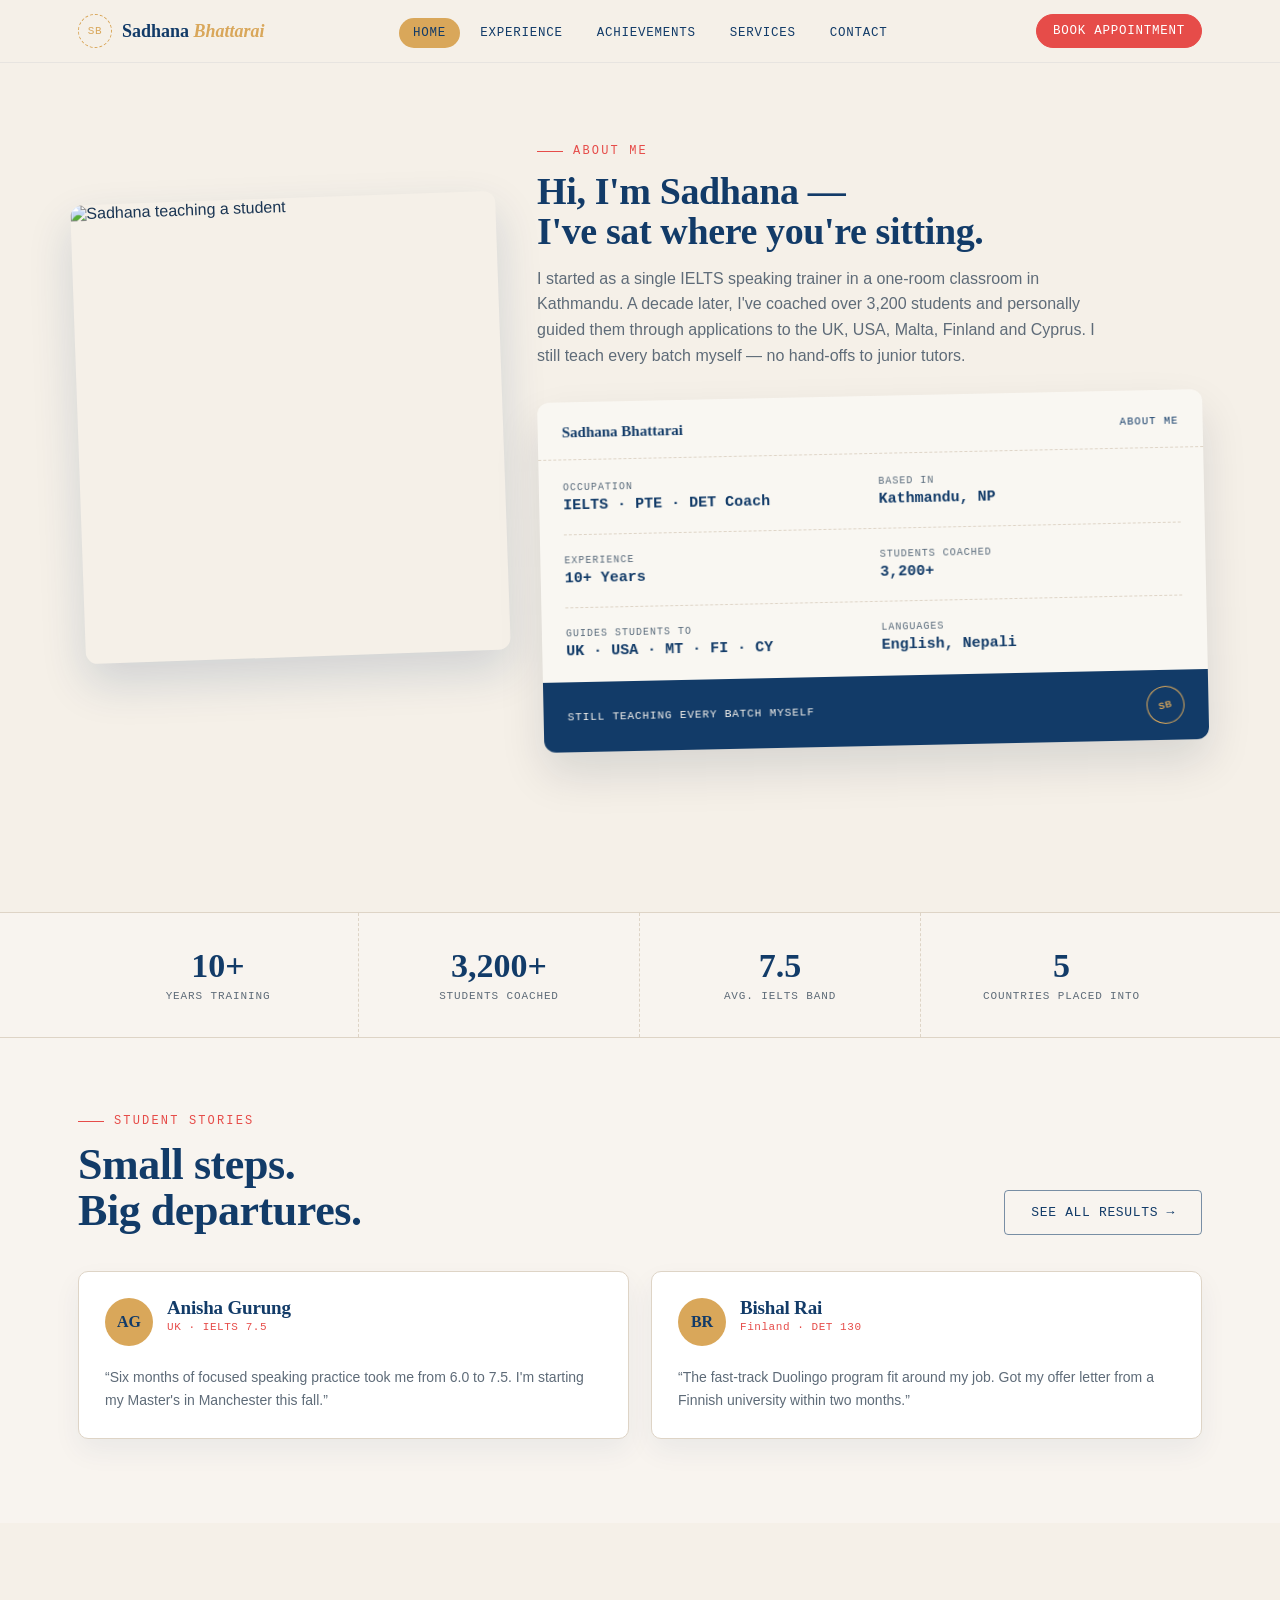
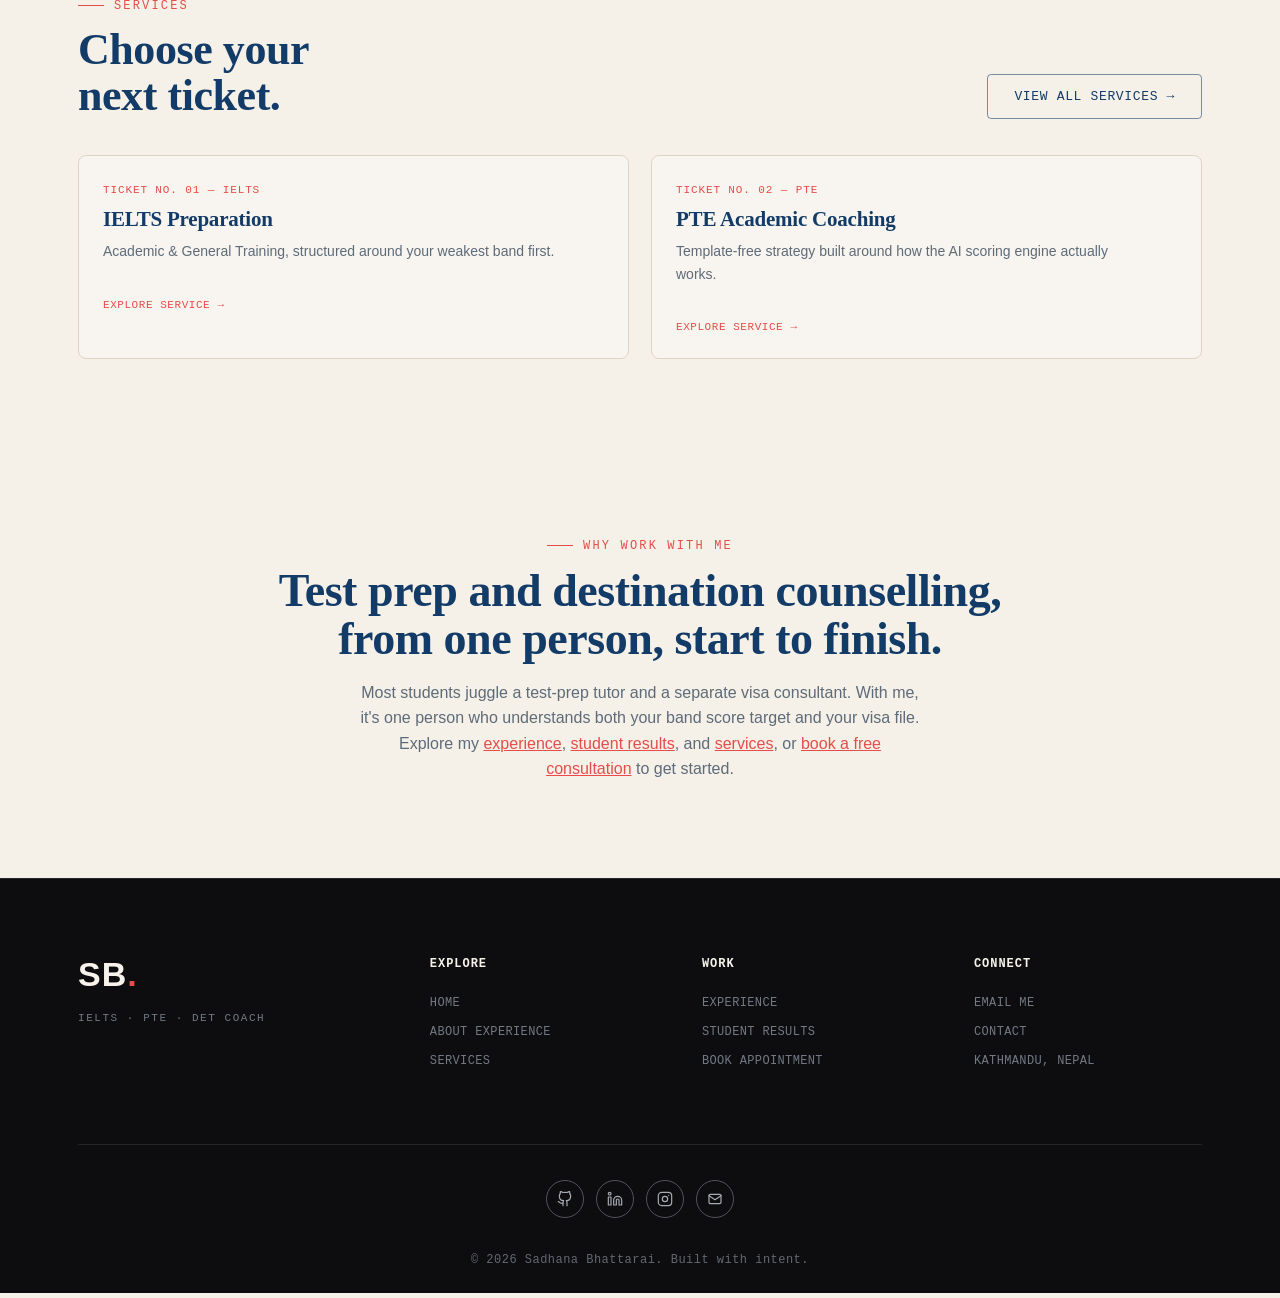
==== commit 2748b1a9: "done" ====
--- a/index.html
+++ b/index.html
@@ -251,10 +251,35 @@
           </div>
         </div>
         <div class="footer-social" aria-label="Social links">
-          <a href="contact.html" aria-label="Facebook">f</a
-          ><a href="contact.html" aria-label="LinkedIn">in</a
-          ><a href="contact.html" aria-label="Instagram">ig</a
-          ><a href="contact.html" aria-label="Email">@</a>
+          <a href="contact.html" aria-label="GitHub"
+            ><svg viewBox="0 0 24 24" aria-hidden="true">
+              <path
+                d="M15 22v-4a4.8 4.8 0 0 0-1-3.5c3.2 0 6.5-1.6 6.5-7A5.4 5.4 0 0 0 19 3.8 5 5 0 0 0 18.9 1S17.7.6 15 2.3a13.4 13.4 0 0 0-6 0C6.3.6 5.1 1 5.1 1A5 5 0 0 0 5 3.8a5.4 5.4 0 0 0-1.5 3.7c0 5.4 3.3 7 6.5 7a4.8 4.8 0 0 0-1 3.5v4"
+              />
+              <path d="M9 18c-4.5 2-5-2-7-2" /></svg></a
+          ><a href="contact.html" aria-label="LinkedIn"
+            ><svg viewBox="0 0 24 24" aria-hidden="true">
+              <path
+                d="M16 8a6 6 0 0 1 6 6v7h-4v-7a2 2 0 0 0-4 0v7h-4v-7a6 6 0 0 1 6-6z"
+              />
+              <rect x="2" y="9" width="4" height="12" />
+              <circle cx="4" cy="4" r="2" /></svg></a
+          ><a href="contact.html" aria-label="Instagram"
+            ><svg viewBox="0 0 24 24" aria-hidden="true">
+              <rect x="2" y="2" width="20" height="20" rx="5" />
+              <circle cx="12" cy="12" r="4" />
+              <circle
+                cx="17.5"
+                cy="6.5"
+                r="1"
+                fill="currentColor"
+                stroke="none"
+              /></svg></a
+          ><a href="contact.html" aria-label="Email"
+            ><svg viewBox="0 0 24 24" aria-hidden="true">
+              <rect x="3" y="5" width="18" height="14" rx="2" />
+              <path d="m3 7 9 6 9-6" /></svg
+          ></a>
         </div>
         <div class="footer-copyright">
           © 2026 Sadhana Bhattarai. Built with intent.
--- a/styles.css
+++ b/styles.css
@@ -268,8 +268,8 @@
 .achievements-label{margin-top:0;}
 .achievements-intro{margin-top:-4px;color:#5E6B78;font-size:15px;line-height:1.6;}
 .about-copy .section-title{font-size:clamp(26px,3.2vw,38px);}
-.share-story h3{color:var(--cream);font-size:22px;margin-bottom:6px;}
-.share-story p{color:#E8EAED;font-size:14px;margin-bottom:22px;}
+.share-story h3{color:#000;font-size:22px;margin-bottom:6px;}
+.share-story p{color:#000;font-size:14px;margin-bottom:22px;}
 .form-grid{display:grid;grid-template-columns:1fr 1fr;gap:16px;}
 .form-grid .full{grid-column:1/-1;}
 .field label{
@@ -278,9 +278,10 @@
 }
 .field input,.field select,.field textarea{
   width:100%;background:rgba(248,244,236,.08);border:1px solid rgba(18,59,104,.12);
-  color:var(--cream);padding:12px 14px;border-radius:6px;font-family:var(--font-body);font-size:14px;
+  color:var(--ink);caret-color:var(--ink);padding:12px 14px;border-radius:6px;font-family:var(--font-body);font-size:14px;
   transition:border-color .25s ease;
 }
+.field input::placeholder,.field textarea::placeholder{color:rgba(18,59,104,.58);opacity:1;}
 .field input:focus,.field select:focus,.field textarea:focus{outline:none;border-color:var(--gold);}
 .field textarea{resize:vertical;min-height:90px;}
 .submit-btn{
@@ -295,6 +296,35 @@
   border:1px dashed var(--gold);padding:10px 14px;border-radius:6px;display:none;
 }
 .success-msg.show{display:block;}
+
+/* ---------- ADMIN REVIEW ---------- */
+.admin-panel{
+  display:none;margin-top:34px;padding:28px;background:var(--ink);color:var(--cream-2);
+  border:1px solid rgba(217,167,90,.45);border-radius:12px;box-shadow:0 18px 38px rgba(18,59,104,.16);
+}
+.admin-panel.show{display:block;}
+.admin-panel h3{font-family:var(--font-display);font-size:25px;font-weight:600;color:var(--cream-2);}
+.admin-sub{margin-top:5px;font-family:var(--font-mono);font-size:11px;letter-spacing:.05em;color:#B8C6D2;}
+.pending-list{display:grid;gap:12px;margin-top:22px;}
+.pending-card{
+  display:flex;align-items:center;justify-content:space-between;gap:24px;padding:18px 20px;
+  background:rgba(248,244,239,.08);border:1px solid rgba(248,244,239,.16);border-radius:8px;
+  transition:border-color .2s ease,background .2s ease;
+}
+.pending-card:hover{background:rgba(248,244,239,.12);border-color:rgba(217,167,90,.7);}
+.pending-card .review-name{color:var(--cream-2);font-size:17px;}
+.pending-card .review-meta{margin-top:4px;color:var(--gold);}
+.pending-card .review-quote{max-width:720px;margin-top:10px;color:#D8E0E6;font-size:13.5px;line-height:1.55;}
+.pending-actions{display:flex;flex-shrink:0;gap:8px;}
+.pending-actions button{
+  padding:10px 14px;border:1px solid transparent;border-radius:5px;font-family:var(--font-mono);
+  font-size:11px;letter-spacing:.06em;text-transform:uppercase;transition:.2s ease;
+}
+.pc-approve{background:var(--gold);color:var(--ink);border-color:var(--gold) !important;}
+.pc-approve:hover{background:transparent;color:var(--gold);}
+.pc-reject{background:transparent;color:#FFB0A8;border-color:rgba(230,76,73,.6) !important;}
+.pc-reject:hover{background:var(--red);color:#fff;border-color:var(--red) !important;}
+.pending-empty{padding:22px;border:1px dashed rgba(248,244,239,.25);border-radius:7px;text-align:center;font-family:var(--font-mono);font-size:12px;color:#B8C6D2;}
 
 /* ---------- SERVICES ---------- */
 .services-grid{display:grid;grid-template-columns:repeat(3,1fr);gap:22px;margin-top:50px;}
@@ -386,6 +416,7 @@
   transition:.25s ease;
 }
 .social-row a:hover{background:var(--gold);border-color:var(--gold);color:var(--ink);}
+.social-row svg{width:17px;height:17px;fill:none;stroke:currentColor;stroke-width:1.8;stroke-linecap:round;stroke-linejoin:round;}
 
 .gate-card{
   background:rgba(255,255,255,.55);border:1px solid rgba(18,59,104,.1);border-radius:12px;padding:30px;
@@ -396,19 +427,26 @@
 .gate-row span:last-child{color:var(--ink);}
 
 .site-footer{background:#0d0d0f;color:#8d929d;border-top:1px solid #24262b;}
-.footer-inner{padding-top:28px;padding-bottom:20px;}
-.footer-top{display:flex;align-items:center;justify-content:space-between;gap:28px;padding-bottom:22px;}
-.footer-brand{font-family:var(--font-body);font-size:24px;font-weight:800;letter-spacing:.03em;color:#f7f3ec;line-height:1;white-space:nowrap;}
+.footer-inner{padding-top:78px;padding-bottom:26px;}
+.footer-top{display:grid;grid-template-columns:1.35fr 1fr 1fr 1fr;align-items:start;gap:44px;padding-bottom:76px;}
+.footer-brand{font-family:var(--font-body);font-size:34px;font-weight:800;letter-spacing:.03em;color:#f7f3ec;line-height:1;white-space:nowrap;}
 .footer-brand span{color:var(--red);}
-.footer-brand small{display:block;margin-top:8px;font-family:var(--font-mono);font-size:9px;font-weight:400;letter-spacing:.12em;color:#727985;}
-.footer-column{display:flex;align-items:center;gap:16px;}
-.footer-column strong{display:none;}
-.footer-column a{font-family:var(--font-mono);font-size:11px;letter-spacing:.03em;color:#727985;transition:color .2s ease;white-space:nowrap;}
+.footer-brand small{display:block;margin-top:22px;font-family:var(--font-mono);font-size:11px;font-weight:400;letter-spacing:.14em;color:#727985;}
+.footer-column{display:flex;align-items:flex-start;flex-direction:column;gap:15px;}
+.footer-column strong{display:block;margin-bottom:10px;font-family:var(--font-mono);font-size:12px;letter-spacing:.08em;text-transform:uppercase;color:#f7f3ec;}
+.footer-column a{font-family:var(--font-mono);font-size:12px;letter-spacing:.03em;color:#727985;transition:color .2s ease;white-space:nowrap;text-transform:uppercase;}
 .footer-column a:hover{color:var(--red);}
-.footer-social{display:flex;justify-content:center;gap:10px;border-top:1px solid #24262b;padding-top:18px;}
-.footer-social a{width:28px;height:28px;border:1px solid #50545d;border-radius:50%;display:flex;align-items:center;justify-content:center;color:#a5aab3;font-family:var(--font-mono);font-size:10px;transition:all .2s ease;}
+.footer-social{display:flex;justify-content:center;gap:12px;border-top:1px solid #24262b;padding-top:35px;}
+.footer-social a{width:38px;height:38px;border:1px solid #50545d;border-radius:50%;display:flex;align-items:center;justify-content:center;color:#a5aab3;transition:all .2s ease;}
+.footer-social svg{width:16px;height:16px;fill:none;stroke:currentColor;stroke-width:1.8;stroke-linecap:round;stroke-linejoin:round;}
 .footer-social a:hover{border-color:var(--red);color:var(--red);transform:translateY(-2px);}
-.footer-copyright{text-align:center;margin-top:14px;font-family:var(--font-mono);font-size:10px;letter-spacing:.04em;color:#626872;}
+.footer-copyright{text-align:center;margin-top:35px;font-family:var(--font-mono);font-size:12px;letter-spacing:.04em;color:#626872;}
+.site-footer .perforation{margin:0;border-top:1px solid rgba(245,239,225,.16);}
+.footer-bottom{
+  display:flex;align-items:center;justify-content:space-between;gap:24px;padding:28px 0;
+  color:#727985;font-family:var(--font-mono);font-size:11px;letter-spacing:.04em;
+}
+.footer-bottom span:last-child{color:#505862;}
 
 /* ---------- RESPONSIVE ---------- */
 @media (max-width:980px){
@@ -449,12 +487,18 @@
   .form-grid{grid-template-columns:1fr;}
   .bp-body{grid-template-columns:1fr 1fr;}
   .stats-grid{grid-template-columns:repeat(2,1fr);}
-  .footer-inner{padding-top:28px;}
+  .footer-inner{padding-top:52px;}
   .footer-top{display:grid;grid-template-columns:1fr 1fr;gap:22px 16px;padding-bottom:22px;}
   .footer-brand{grid-column:1 / -1;}
   .footer-brand small{margin-top:8px;}
   .footer-column{align-items:flex-start;flex-direction:column;gap:9px;}
+  .footer-bottom{align-items:flex-start;flex-direction:column;gap:10px;padding:22px 0;}
+  .admin-panel{padding:22px 16px;}
+  .pending-card{align-items:flex-start;flex-direction:column;gap:16px;padding:16px;}
+  .pending-card .review-quote{max-width:none;}
+  .pending-actions{width:100%;}
+  .pending-actions button{flex:1;}
 }
 @media (prefers-reduced-motion: reduce){
   *{animation-duration:.01ms !important; transition-duration:.01ms !important;}
-}
+}
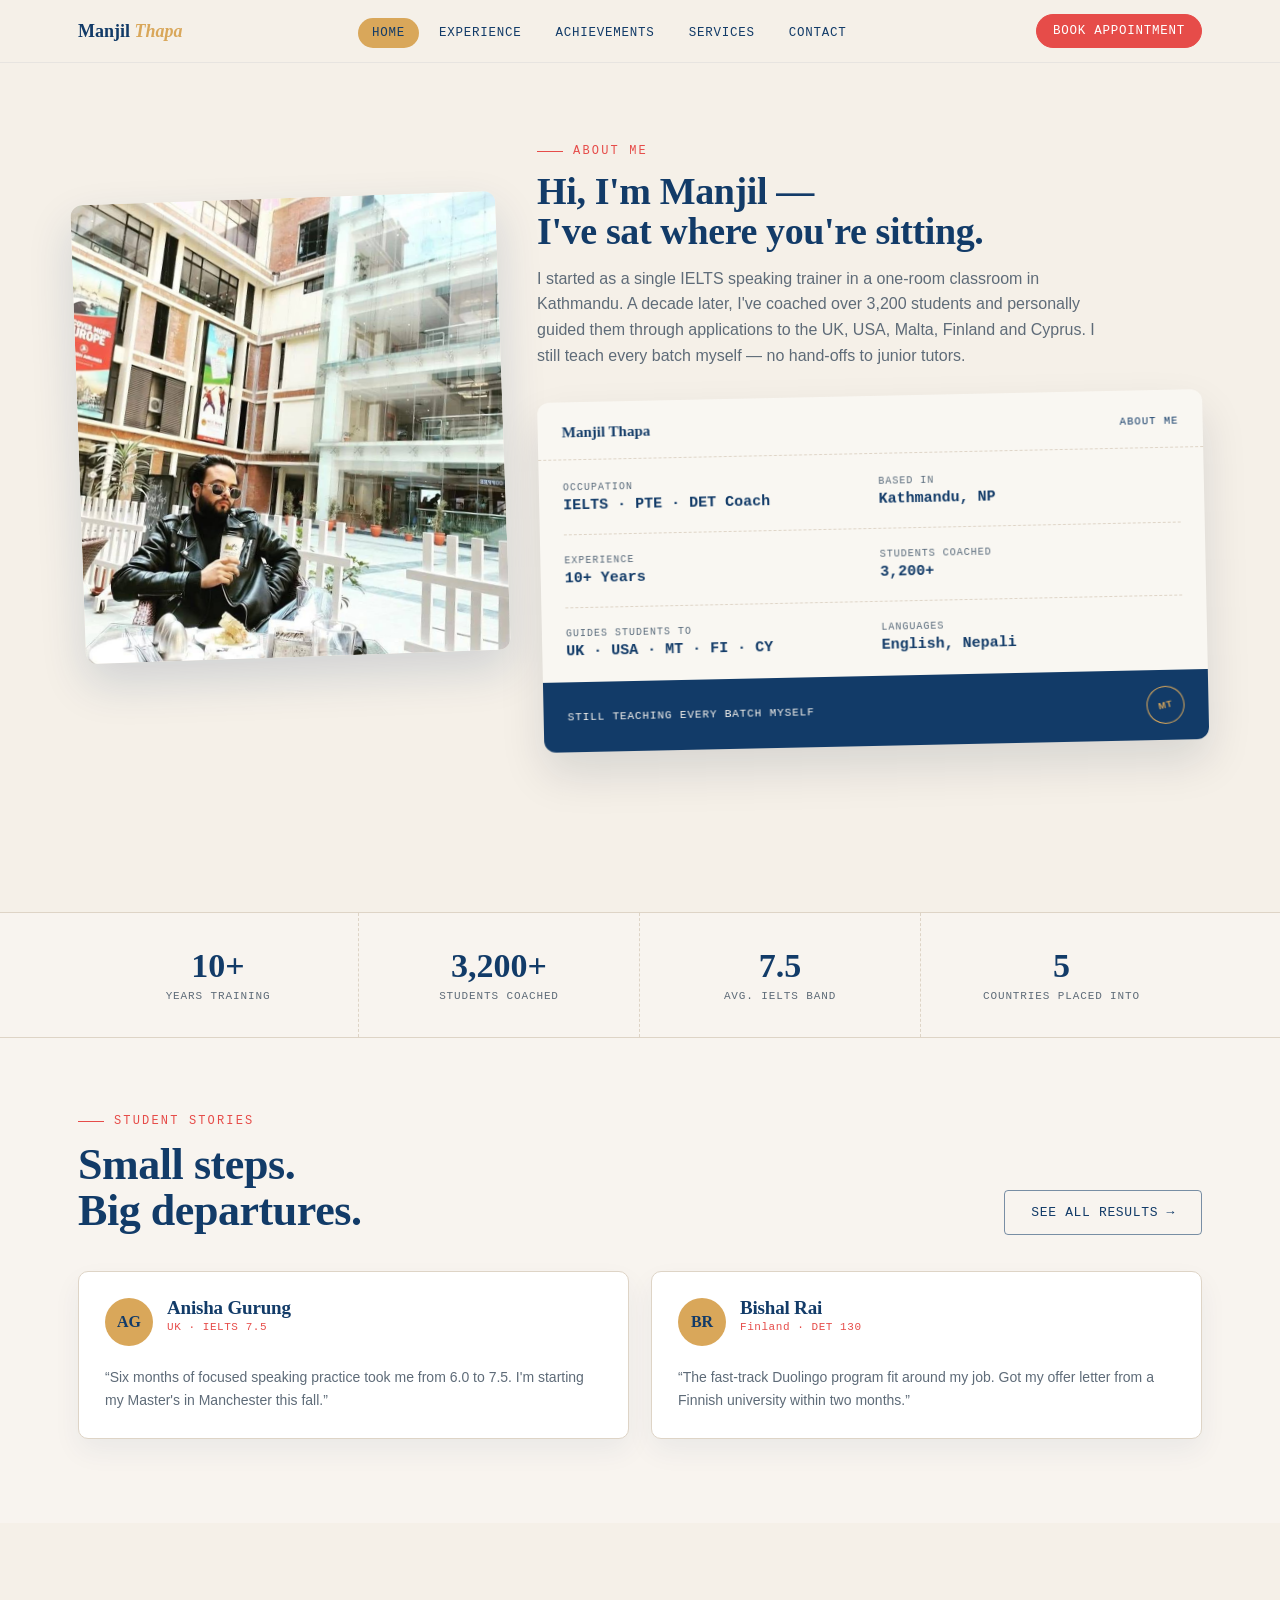
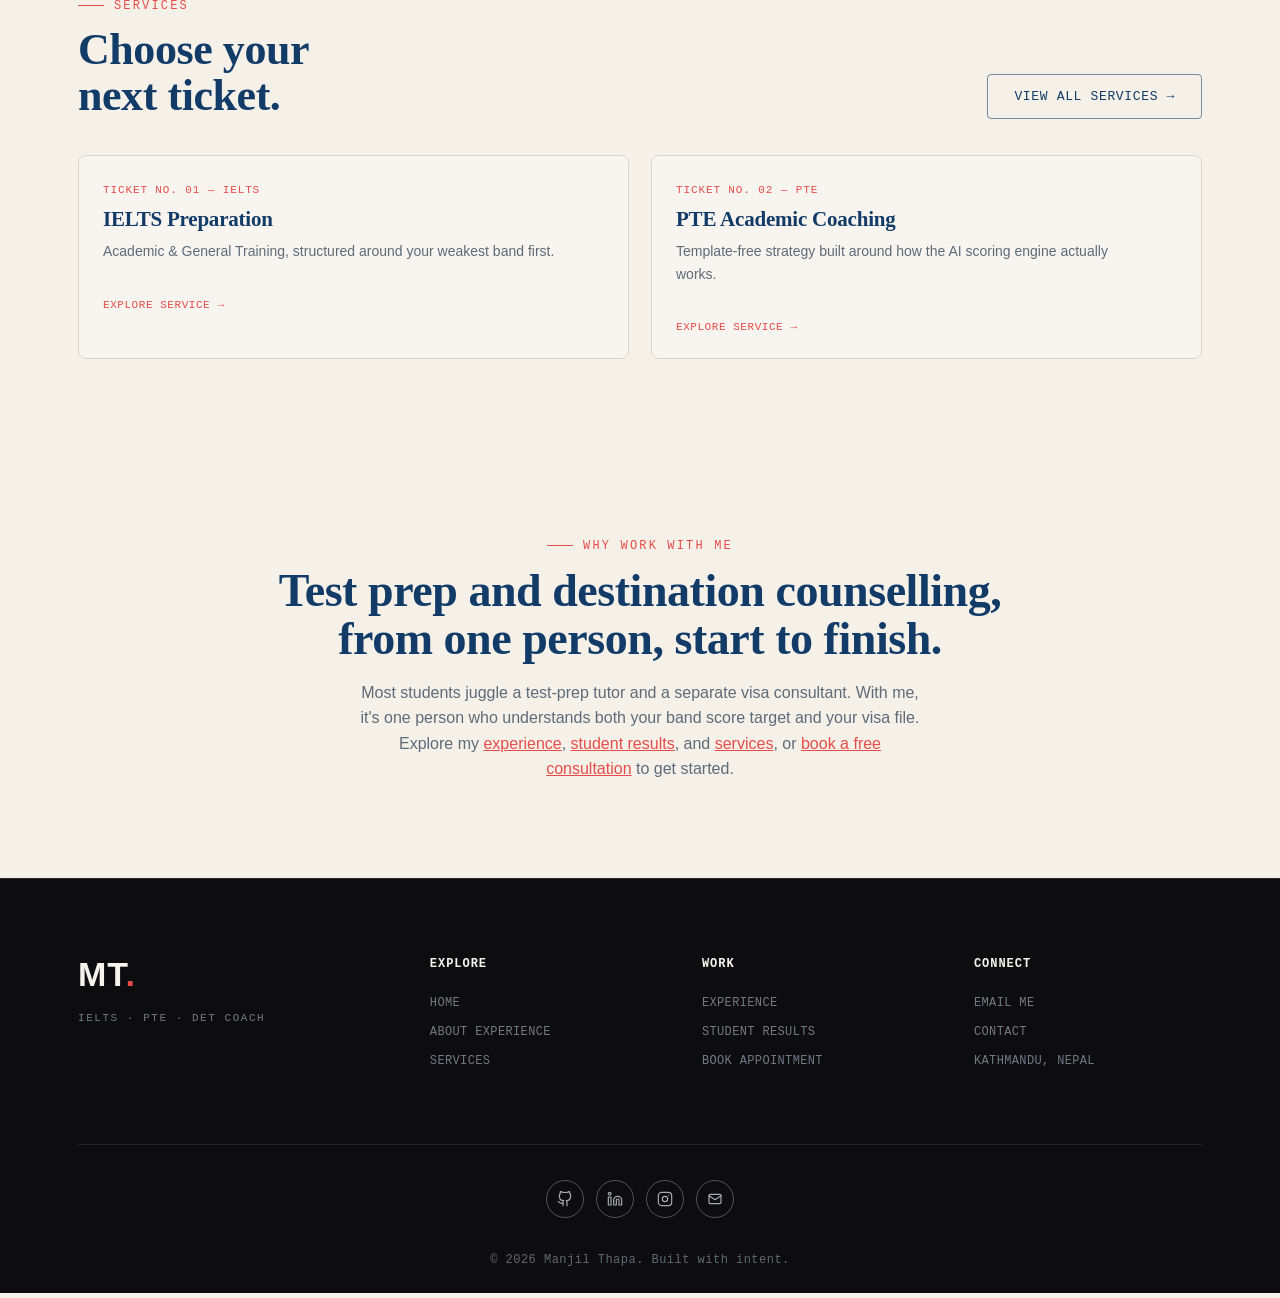
==== commit bfec1564: "do" ====
--- a/index.html
+++ b/index.html
@@ -4,7 +4,7 @@
     <meta charset="UTF-8" />
     <meta name="viewport" content="width=device-width, initial-scale=1.0" />
     <title>
-      Sadhana Bhattarai — IELTS · PTE · Duolingo Coach & Study Abroad Counsellor
+      Manjil Thapa — IELTS · PTE · Duolingo Coach & Study Abroad Counsellor
     </title>
     <link rel="preconnect" href="https://fonts.googleapis.com" />
     <link
@@ -17,8 +17,7 @@
     <header>
       <div class="navwrap">
         <a href="index.html" class="brand">
-          <div class="brand-mark">SB</div>
-          <div class="brand-name">Sadhana <span>Bhattarai</span></div>
+          <div class="brand-name">Manjil <span>Thapa</span></div>
         </a>
         <nav>
           <ul id="navLinks">
@@ -50,16 +49,13 @@
       <div class="container">
         <div class="achievement-profile reveal">
           <figure class="achievement-photo">
-            <img
-              src="https://images.unsplash.com/photo-1544717305-2782549b5136?auto=format&fit=crop&w=1200&q=85"
-              alt="Sadhana teaching a student"
-            />
+            <img src="pp.jpeg" alt="Sadhana teaching a student" />
           </figure>
           <div class="ticket-panel">
             <div class="about-copy">
               <div class="eyebrow">About Me</div>
               <h2 class="section-title">
-                Hi, I'm Sadhana —<br />I've sat where you're sitting.
+                Hi, I'm Manjil —<br />I've sat where you're sitting.
               </h2>
               <p class="section-sub">
                 I started as a single IELTS speaking trainer in a one-room
@@ -71,7 +67,7 @@
             </div>
             <div class="boarding-pass achievement-ticket">
               <div class="bp-top">
-                <div class="bp-brand">Sadhana Bhattarai</div>
+                <div class="bp-brand">Manjil Thapa</div>
                 <div class="bp-tag">About Me</div>
               </div>
               <div class="bp-body">
@@ -104,7 +100,7 @@
               </div>
               <div class="bp-bottom">
                 <span>Still teaching every batch myself</span>
-                <div class="stamp-mini">SB</div>
+                <div class="stamp-mini">MT</div>
               </div>
             </div>
           </div>
@@ -232,7 +228,7 @@
       <div class="container footer-inner">
         <div class="footer-top">
           <a href="index.html" class="footer-brand"
-            >SB<span>.</span><small>IELTS · PTE · DET COACH</small></a
+            >MT<span>.</span><small>IELTS · PTE · DET COACH</small></a
           >
           <div class="footer-column">
             <strong>Explore</strong><a href="index.html">Home</a
@@ -264,7 +260,11 @@
               />
               <rect x="2" y="9" width="4" height="12" />
               <circle cx="4" cy="4" r="2" /></svg></a
-          ><a href="contact.html" aria-label="Instagram"
+          ><a
+            href="https://www.instagram.com/manzil_thapa_official/"
+            target="_blank"
+            rel="noopener noreferrer"
+            aria-label="Instagram"
             ><svg viewBox="0 0 24 24" aria-hidden="true">
               <rect x="2" y="2" width="20" height="20" rx="5" />
               <circle cx="12" cy="12" r="4" />
@@ -282,7 +282,7 @@
           ></a>
         </div>
         <div class="footer-copyright">
-          © 2026 Sadhana Bhattarai. Built with intent.
+          © 2026 Manjil Thapa. Built with intent.
         </div>
       </div>
     </footer>
